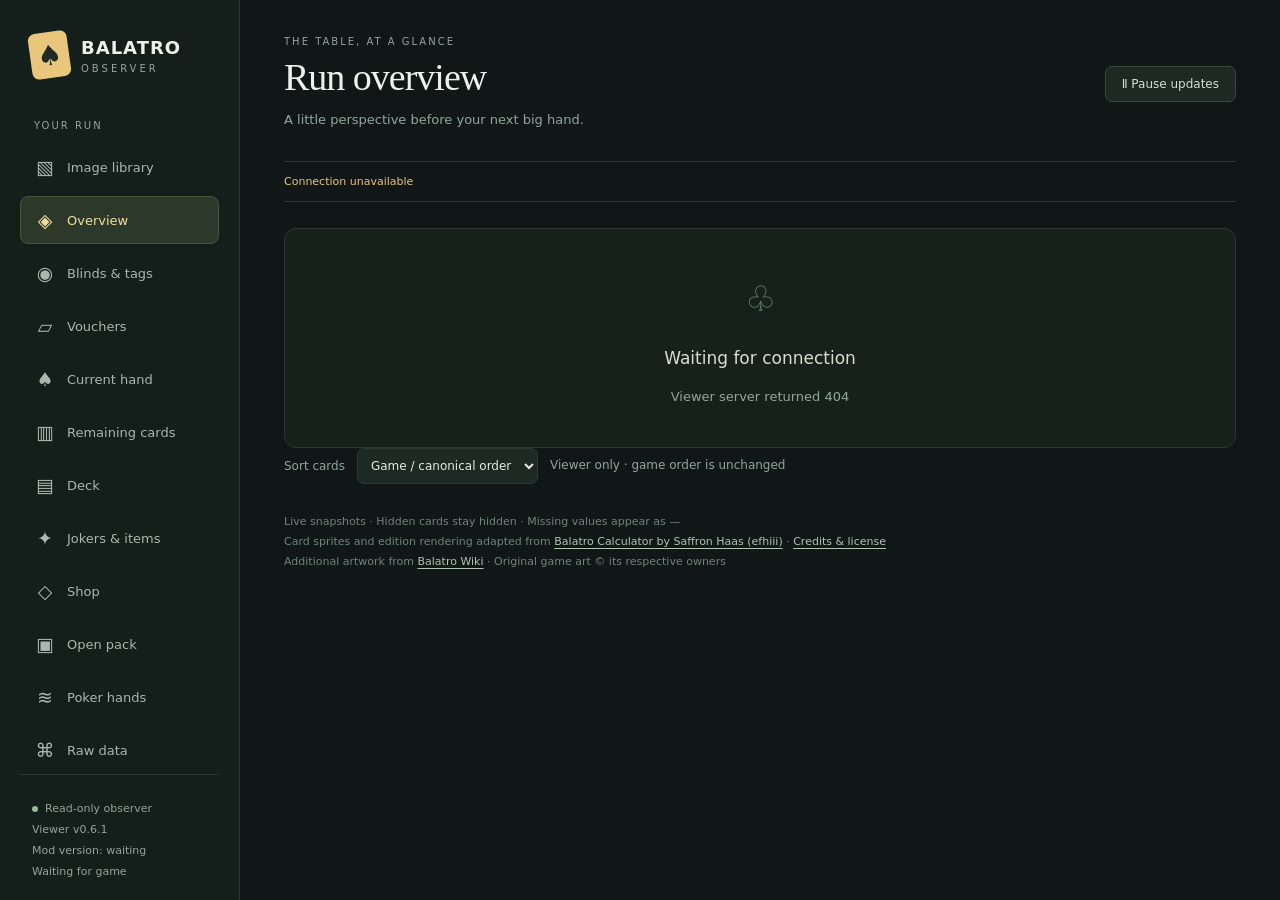
==== observer.html @ 082be4d7 "Release v0.6.1: fix joker values, booster proportions and remove demo vouchers" ====
<!doctype html>
<html lang="en">
<head>
<meta charset="utf-8"><meta name="viewport" content="width=device-width,initial-scale=1">
<title>Balatro Observer · v0.6.1</title>
<meta name="observer-version" content="0.6.1">
<style>
:root{color-scheme:dark;font-family:Inter,Segoe UI,system-ui,sans-serif;background:#101716;color:#edf1e9;--muted:#93a69b;--line:#2b3932;--gold:#e8c67c}
*{box-sizing:border-box}body{margin:0}button,input,select{font:inherit}button{cursor:pointer}button:focus-visible,summary:focus-visible{outline:2px solid var(--gold);outline-offset:4px}
.sidebar{position:fixed;inset:0 auto 0 0;width:240px;background:#141e1a;border-right:1px solid var(--line);padding:32px 20px;display:flex;flex-direction:column;z-index:2}
.brand{display:flex;align-items:center;gap:12px;margin:0 10px 42px}.logo{display:grid;place-items:center;width:39px;height:46px;background:var(--gold);color:#202a22;border-radius:7px;transform:rotate(-8deg);font-size:28px}.brand strong{font-size:18px;letter-spacing:1px}.brand small{display:block;color:var(--muted);font-size:10px;letter-spacing:3px;margin-top:5px}
.nav-label,.eyebrow{font-size:10px;letter-spacing:2px;text-transform:uppercase;color:var(--muted)}.nav-label{padding:0 14px;margin-bottom:12px}
nav{display:grid;gap:5px}nav button{display:flex;align-items:center;gap:12px;border:1px solid transparent;background:transparent;color:#a9b8af;text-align:left;padding:12px 14px;border-radius:8px;font-size:13px}
nav button:hover{background:#1e2d25;color:white}nav button[aria-current=page]{background:#2c392a;border-color:#47553a;color:#f3dca2}nav .icon{width:20px;font-size:19px;text-align:center}nav .count{margin-left:auto;font:11px ui-monospace,monospace;opacity:.7}
.sidebar-foot{margin-top:auto;padding:24px 12px 0;border-top:1px solid var(--line);font-size:11px;color:var(--muted);line-height:1.9}.dot{display:inline-block;width:6px;height:6px;border-radius:50%;background:#91bd91;margin-right:7px}
main{margin-left:240px;max-width:1740px;padding:36px 44px}
header{display:flex;justify-content:space-between;align-items:center;gap:20px;margin-bottom:30px}h1{font-family:Georgia,serif;font-size:38px;letter-spacing:-1px;font-weight:normal;margin:8px 0 10px}#description{font-size:13px;color:var(--muted);margin:0;line-height:1.7}
#pause{background:#1d2a23;color:#d6dfd5;border:1px solid #38493d;padding:10px 16px;border-radius:7px;font-size:12px;white-space:nowrap}
.statusbar{display:flex;justify-content:space-between;gap:12px;flex-wrap:wrap;border-top:1px solid var(--line);border-bottom:1px solid var(--line);padding:13px 0;margin-bottom:26px;font-size:11px;color:var(--muted)}
#status{color:#a9cfa8}#status[data-kind=bad]{color:#e8c67c}.meta{font:11px ui-monospace,monospace}
.stats{display:grid;grid-template-columns:repeat(auto-fit,minmax(130px,1fr));gap:12px;margin-bottom:24px}
.stat{background:linear-gradient(135deg,#1e2b23,#19231f);border:1px solid var(--line);border-radius:10px;padding:20px}.stat b{display:block;font-size:29px;font-weight:500;margin-top:12px;font-variant-numeric:tabular-nums}.stat:first-child b{color:var(--gold)}.stat span{color:var(--muted);font-size:11px}
.grid{display:grid;grid-template-columns:repeat(2,minmax(0,1fr));gap:20px}.wide{grid-column:1/-1}
.panel{background:#17211c;border:1px solid var(--line);border-radius:12px;padding:24px;min-width:0}
.panel-head{display:flex;align-items:center;justify-content:space-between;gap:12px;margin-bottom:22px}h2{font-weight:500;font-size:15px;margin:0}.pill{font:11px ui-monospace,monospace;color:var(--gold);background:#30372a;border:1px solid #444b34;padding:5px 9px;border-radius:20px}.hint{color:var(--muted);font-size:12px;line-height:1.8;margin:16px 0 0}
.cards{display:flex;gap:14px;flex-wrap:wrap;padding-top:5px}.card{position:relative;display:flex;flex-direction:column;gap:7px;background:linear-gradient(145deg,#f3eedf,#dcd8c9);color:#26332e;border-radius:9px;padding:12px;width:126px;min-height:174px;box-shadow:0 5px 0 #080d0b55,0 7px 18px #0002;border:2px solid #f4f0e2;overflow-wrap:anywhere}
.card.selected{border-color:var(--gold);box-shadow:0 0 0 2px #a98e4b,0 10px 22px #0004;transform:translateY(-5px)}.card.hidden{background:repeating-linear-gradient(45deg,#2a4e45,#2a4e45 5px,#224137 5px,#224137 10px);border-color:#668472;color:#dce8dc}
.card.special{background:linear-gradient(145deg,#344a3b,#23362c);border-color:#5e7560;color:#e7e9d2}
.corner{font-family:Georgia,serif;font-size:18px;font-weight:bold}.suit{font-family:Georgia,serif;font-size:47px;text-align:center;line-height:1.2;margin:3px 0}.card-name{font-size:12px;font-weight:600;line-height:1.45}.card small{font-size:10px;line-height:1.5;opacity:.8}.card .tags{margin-top:auto;font-size:9px;line-height:1.7}.red{color:#b34c4c}
.empty{display:flex;flex-direction:column;align-items:center;justify-content:center;min-height:170px;text-align:center;color:var(--muted);gap:12px;width:100%;font-size:13px;line-height:1.8}.empty-icon{font-family:Georgia,serif;font-size:35px;color:#617966}.empty strong{color:#d5ded1;font-size:17px;font-weight:500}
table{border-collapse:collapse;width:100%;font-size:13px}td,th{text-align:left;padding:13px 12px;border-bottom:1px solid var(--line);white-space:nowrap}th{font-size:10px;text-transform:uppercase;letter-spacing:1px;color:var(--muted);font-weight:500}td:nth-child(3){color:#8bb8d4}td:nth-child(4){color:#dc9090}tr:last-child td{border-bottom:0}
.scroll{overflow:auto}pre{white-space:pre-wrap;overflow-wrap:anywhere;font:12px/1.7 ui-monospace,monospace;color:#b7cdbb;max-height:70vh;overflow:auto}summary{cursor:pointer;font-size:13px}footer{color:#708579;font-size:11px;line-height:1.8;margin:28px 0}
[hidden]{display:none!important}.blind-name{font-family:Georgia,serif;font-size:28px;margin:10px 0 20px;color:var(--gold)}.blind-values{display:flex;gap:35px;color:#c1cfc2;font-size:13px}.blind-values small{display:block;color:var(--muted);font-size:10px;text-transform:uppercase;letter-spacing:1px;margin-bottom:7px}
@media(min-width:1400px){.card{width:138px;min-height:185px}}
@media(max-width:1000px){.sidebar{width:200px;padding:25px 12px}main{margin-left:200px;padding:28px 24px}.grid{grid-template-columns:1fr}}
@media(max-width:700px){.sidebar{position:static;width:auto;padding:18px;border-right:0;border-bottom:1px solid var(--line)}.brand{margin:0 0 20px}.nav-label{display:none}.sidebar-foot{margin-top:12px;padding:8px 0 0;display:flex;gap:8px;flex-wrap:wrap}.sidebar-foot br{display:none}nav{display:flex;overflow:auto;gap:6px;padding-bottom:4px}nav button{white-space:nowrap;padding:9px 12px}nav .count{display:none}main{margin:0;padding:24px 18px}h1{font-size:31px}header{align-items:flex-start}.panel{padding:18px}.cards{gap:10px}.card{width:calc(50% - 5px);max-width:150px}.stats{grid-template-columns:repeat(2,minmax(0,1fr))}}
.sortbar{display:flex;align-items:center;flex-wrap:wrap;gap:12px;margin-bottom:22px;font-size:12px;color:var(--muted)}.sortbar select{background:#1d2a23;color:#e8eadf;border:1px solid var(--line);padding:9px;border-radius:7px}.sortbar .hint{margin:0}.card.with-description{width:235px;max-width:100%;min-height:220px}.card .description{font-size:12px;line-height:1.65;opacity:1}.card .description-note{font-size:10px;color:#d8bd7d}

/* One row per suit, as in the game's deck viewer. Overflow stays inside the mat. */
.deck-mat{overflow-x:auto;padding:20px 12px 24px;background:radial-gradient(ellipse at top,#36524c,#223a34);border:1px solid #496158;border-radius:10px}
.deck-suit-row{display:flex;align-items:center;min-width:max-content;gap:12px;margin-bottom:8px}
.deck-suit-row:last-child{margin-bottom:0}
.deck-suit-label{width:40px;flex:none;text-align:center;color:#e5eadd}
.deck-suit-label b{display:block;font:27px Georgia,serif}.deck-suit-label small{font:11px ui-monospace,monospace;color:#b5c5b7}
.deck-fan{display:flex;align-items:center;min-height:154px;padding:10px 5px}
.deck-card{--ink:#243c38;position:relative;flex:0 0 96px;width:96px;height:140px;background:#faf9f2;color:var(--ink);border:1px solid #a9b5ae;border-radius:6px;box-shadow:0 4px 6px #0a171b55;transition:transform .15s;outline-offset:3px}
.deck-card+.deck-card{margin-left:-24px}
.deck-card:hover,.deck-card:focus-visible{transform:translateY(-12px);z-index:3;outline:2px solid var(--gold)}
.deck-card[data-suit=Hearts]{--ink:#ce3039}.deck-card[data-suit=Clubs]{--ink:#087fc0}.deck-card[data-suit=Diamonds]{--ink:#cf8000}
.deck-row-empty{color:#b2c5b7;font-size:12px;padding:30px 12px;min-height:154px;display:flex;align-items:center}
.deck-mat::-webkit-scrollbar{height:9px}.deck-mat::-webkit-scrollbar-thumb{background:#687f6b;border-radius:9px}
@media(prefers-reduced-motion:reduce){.deck-card{transition:none}}

/* Pixel sprites and edition compositing adapted from Balatro Calculator; see credits. */
.card-art{position:relative;isolation:isolate;flex:none;width:106.5px;height:142.5px;image-rendering:pixelated;filter:drop-shadow(0 3px 2px #0004)}
.sprite-layer,.art-face{position:absolute;inset:0;display:block;background-repeat:no-repeat;image-rendering:pixelated}
.art-face{z-index:0}.art-finish{z-index:1;mask-mode:alpha;mask-repeat:no-repeat}
.art-polychrome{mix-blend-mode:color}.art-negative{filter:invert(1) hue-rotate(180deg)}
.art-debuff{z-index:2}.art-seal{z-index:3;pointer-events:none}
.art-fallback{position:absolute;inset:0;display:grid;place-items:center;font:42px Georgia,serif;color:#344d48}
.card>.card-art{align-self:center;margin:0 0 6px}
.card.hidden{background:#233b3a}.card.special{background:linear-gradient(145deg,#344a3b,#23362c)}
.deck-card{height:128.45px;border:0;border-radius:0;background:transparent;box-shadow:none}
.deck-card>.card-art{width:96px;height:128.45px}
.deck-fan,.deck-row-empty{min-height:145px}
footer a{color:#afc5b1;text-underline-offset:3px}
@media(max-width:700px){.card>.card-art{width:99.4px;height:133px}}
.wiki-card{width:100%;height:100%;object-fit:fill;image-rendering:pixelated}.blind-art{width:84px;height:84px;object-fit:contain;image-rendering:pixelated;float:right;margin:0 0 15px 20px}.stake-art{display:inline-block;width:30px;height:30px;object-fit:contain;vertical-align:middle;margin-left:10px;image-rendering:pixelated}.wiki-gallery{display:grid;grid-template-columns:repeat(auto-fill,minmax(120px,1fr));gap:16px}.wiki-tile{display:flex;flex-direction:column;align-items:center;gap:12px;padding:16px 8px;border:1px solid var(--line);border-radius:9px;background:#1e2b23;color:#e4e7d9;text-decoration:none;text-align:center;font-size:12px}.wiki-tile:hover{border-color:var(--gold)}.wiki-reference{width:100%;height:142px;object-fit:contain;image-rendering:pixelated}.sortbar input{flex:1;min-width:160px;background:#1d2a23;border:1px solid var(--line);border-radius:7px;color:#edf1e9;padding:10px}
.card>.booster-art{height:auto;aspect-ratio:114/186}.card.booster-card{min-height:230px}.booster-art .wiki-card{object-fit:contain}
</style></head>
<body>
<aside class="sidebar"><div class="brand"><span class="logo">♠</span><div><strong>BALATRO</strong><small>OBSERVER</small></div></div>
<div class="nav-label">Your run</div><nav aria-label="Observer sections" id="nav"></nav>
<div class="sidebar-foot"><span class="dot"></span>Read-only observer<br><span id="viewer-version">Viewer v0.6.1</span><br><span id="mod-version">Mod: waiting for snapshot</span><br><span id="version-note"></span></div></aside>
<main><header><div><div class="eyebrow">The table, at a glance</div><h1 id="title">Run overview</h1><p id="description"></p></div><button id="pause">Ⅱ Pause updates</button></header>
<div class="statusbar"><span id="status" role="status">Connecting to observer…</span><span id="meta" class="meta"></span></div>
<div id="waiting" class="panel"><div class="empty"><span class="empty-icon">♧</span><strong id="waiting-title">Waiting for the table</strong><span id="waiting-text">Your run will appear here when the observer sends a fresh snapshot.</span></div></div>
<div class="sortbar"><label for="sort">Sort cards</label><select id="sort"><option value="original">Game / canonical order</option><option value="rank-desc">Rank: high to low</option><option value="rank-asc">Rank: low to high</option><option value="suit">Suit, then rank</option><option value="name">Name</option></select><span class="hint">Viewer only · game order is unchanged</span></div>
<div id="content" hidden><div id="stats" class="stats"></div><div id="panels" class="grid"></div></div>
<div id="raw-view" hidden><details class="panel" open><summary>Latest raw snapshot</summary><pre id="raw">Waiting for data.</pre></details><p id="source" class="hint"></p></div>
<footer>Live snapshots · Hidden cards stay hidden · Missing values appear as —<br>Card sprites and edition rendering adapted from <a href="https://efhiii.github.io/balatro-calculator/" target="_blank" rel="noopener noreferrer">Balatro Calculator by Saffron Haas (efhiii)</a> · <a href="/credits" target="_blank" rel="noopener">Credits &amp; license</a><br>Additional artwork from <a href="https://balatrowiki.org/" target="_blank" rel="noopener noreferrer">Balatro Wiki</a> · Original game art © its respective owners</footer></main>
<script src="/assets/wiki-art.js"></script>
<script>
const $=id=>document.getElementById(id);
const viewerVersion=document.querySelector('meta[name=observer-version]').content;
// Snapshot metadata identifies the mod loaded by Balatro, even before a restart.
function showVersion(s,stale){
 const version=s?.mod_version;
 $('mod-version').textContent=version?'Mod v'+version+(stale?' (last snapshot)':''):'Mod version: '+(s?'unreported':'waiting');
 $('version-note').textContent=!s?'Waiting for game':!version?'Restart Balatro to load v'+viewerVersion:version!==viewerVersion?'Version mismatch — restart Balatro':stale?'Waiting for fresh export':'Versions match';
}

const sections={
 reference:['▧','Image library','Balatro image library','Reference artwork from Balatro Wiki. This catalog does not describe your current run.'],
 overview:['◈','Overview','Run overview','A little perspective before your next big hand.'],
 blinds:['◉','Blinds & tags','Blinds & skip tags','Current-ante blind choices, the next blind, the boss, and visible skip rewards.'],
 vouchers:['▱','Vouchers','Redeemed vouchers','Vouchers acquired in this run, including any starting deck vouchers.'],
 hand:['♠','Current hand','Current hand','Your cards on the table. Gold outlines mark selected cards.'],
 remaining:['▥','Remaining cards','Remaining cards','The public unplayed deck view. Includes cards kept ambiguous by face-down effects; never draw order.'],
 deck:['▤','Deck','Your deck','Full deck composition in suit rows, Ace to 2. This is not the draw pile or its order.'],
 inventory:['✦','Jokers & items','Jokers & consumables','The supporting cast of your run.'],
 shop:['◇','Shop','The shop','Cards, vouchers, and boosters available in the current shop.'],
 pack:['▣','Open pack','Inside the pack','Visible choices from your currently opened pack.'],
 poker:['≋','Poker hands','Poker hands','Hand levels, scoring values, and play counts.'],
 raw:['⌘','Raw data','Under the hood','The latest snapshot, exactly as the observer exports it.']
};
let lastShop=null,shopSession=null;
let active='overview',paused=false,busy=false,snapshot=null,usable=false,lastBody='';
function el(tag,text,cls){const e=document.createElement(tag);if(text!==undefined)e.textContent=text;if(cls)e.className=cls;return e;}
const value=v=>v===undefined||v===null?'—':String(v);
const pretty=v=>v?String(v).replace(/^(?:bl|tag|[a-z])_/, '').replaceAll('_',' ').replace(/\b\w/g,c=>c.toUpperCase()):'Unknown card';
function status(text,bad=false){$('status').textContent=text;$('status').dataset.kind=bad?'bad':'ok';}
for(const [id,[icon,label]] of Object.entries(sections)){const b=el('button');b.id='nav-'+id;b.append(el('span',icon,'icon'),el('span',label),el('span','','count'));b.onclick=()=>{active=id;try{sessionStorage.setItem('observer-section',id);}catch{}select();render();};$('nav').append(b);}
try{const saved=sessionStorage.getItem('observer-section');if(sections[saved])active=saved;}catch{}
function select(){for(const id of Object.keys(sections)){const b=$('nav-'+id);if(id===active)b.setAttribute('aria-current','page');else b.removeAttribute('aria-current');}
$('title').textContent=sections[active][2];$('description').textContent=sections[active][3];
document.querySelector('.sortbar').hidden=['deck','remaining','raw','reference'].includes(active);
$('raw-view').hidden=active!=='raw';$('content').hidden=active==='raw'||(!usable&&active!=='reference');$('waiting').hidden=active==='raw'||active==='reference'||usable;}
function panel(title,badge,wide=true){const p=el('section',undefined,'panel'+(wide?' wide':'')),head=el('div',undefined,'panel-head');head.append(el('h2',title));if(badge!==undefined)head.append(el('span',badge,'pill'));p.append(head);$('panels').append(p);return p;}
function empty(p,title,detail,icon='♧'){const e=el('div',undefined,'empty');e.append(el('span',icon,'empty-icon'),el('strong',title),el('span',detail));p.append(e);}
function stat(label,v){const box=el('div',undefined,'stat');box.append(el('span',label),el('b',value(v)));$('stats').append(box);}
let sortMode='original';
try{sortMode=localStorage.getItem('observer-sort')||'original';}catch{}
if(!['original','rank-desc','rank-asc','suit','name'].includes(sortMode))sortMode='original';
$('sort').value=sortMode;
$('sort').onchange=()=>{sortMode=$('sort').value;try{localStorage.setItem('observer-sort',sortMode);}catch{}render();};
function sortedCards(list){
 if(sortMode==='original')return list;
 const rank=c=>({Ace:14,King:13,Queen:12,Jack:11}[c.rank]||Number(c.rank)||0);
 const suits={Spades:0,Hearts:1,Clubs:2,Diamonds:3};
 const ordered=list.filter(c=>c.visible!==false).map((c,i)=>({c,i})).sort((a,b)=>{
  let order=0;
  if(sortMode==='rank-desc')order=rank(b.c)-rank(a.c);
  if(sortMode==='rank-asc')order=rank(a.c)-rank(b.c);
  if(sortMode==='suit')order=(suits[a.c.suit]??4)-(suits[b.c.suit]??4)||rank(b.c)-rank(a.c);
  if(sortMode==='name')order=(a.c.name||a.c.key||a.c.rank||'').localeCompare(b.c.name||b.c.key||b.c.rank||'');
  return order||a.i-b.i;
 }).map(x=>x.c);
 let i=0;return list.map(c=>c.visible===false?c:ordered[i++]);
}
// Adapted from efhiii/balatro-calculator (MIT): enhancement → face → edition → seal.
// Atlas coordinates are local constants; snapshot data never becomes a URL or CSS string.
const JOKER_SPRITES={"j_joker":{"x":0,"y":0},"j_greedy_joker":{"x":6,"y":1},"j_lusty_joker":{"x":7,"y":1},"j_wrathful_joker":{"x":8,"y":1},"j_gluttenous_joker":{"x":9,"y":1},"j_jolly":{"x":2,"y":0},"j_zany":{"x":3,"y":0},"j_mad":{"x":4,"y":0},"j_crazy":{"x":5,"y":0},"j_droll":{"x":6,"y":0},"j_sly":{"x":0,"y":14},"j_wily":{"x":1,"y":14},"j_clever":{"x":2,"y":14},"j_devious":{"x":3,"y":14},"j_crafty":{"x":4,"y":14},"j_half":{"x":7,"y":0},"j_stencil":{"x":2,"y":5},"j_four_fingers":{"x":6,"y":6},"j_mime":{"x":4,"y":1},"j_credit_card":{"x":5,"y":1},"j_ceremonial":{"x":5,"y":5},"j_banner":{"x":1,"y":2},"j_mystic_summit":{"x":2,"y":2},"j_marble":{"x":3,"y":2},"j_loyalty_card":{"x":4,"y":2},"j_8_ball":{"x":0,"y":5},"j_misprint":{"x":6,"y":2},"j_dusk":{"x":4,"y":7},"j_raised_fist":{"x":8,"y":2},"j_chaos":{"x":1,"y":0},"j_fibonacci":{"x":1,"y":5},"j_steel_joker":{"x":7,"y":2},"j_scary_face":{"x":2,"y":3},"j_abstract":{"x":3,"y":3},"j_delayed_grat":{"x":4,"y":3},"j_hack":{"x":5,"y":2},"j_pareidolia":{"x":6,"y":3},"j_gros_michel":{"x":7,"y":6},"j_even_steven":{"x":8,"y":3},"j_odd_todd":{"x":9,"y":3},"j_scholar":{"x":0,"y":4},"j_business":{"x":1,"y":4},"j_supernova":{"x":2,"y":4},"j_ride_the_bus":{"x":1,"y":6},"j_space":{"x":3,"y":5},"j_egg":{"x":0,"y":10},"j_burglar":{"x":1,"y":10},"j_blackboard":{"x":2,"y":10},"j_runner":{"x":3,"y":10},"j_ice_cream":{"x":4,"y":10},"j_dna":{"x":5,"y":10},"j_splash":{"x":6,"y":10},"j_blue_joker":{"x":7,"y":10},"j_sixth_sense":{"x":8,"y":10},"j_constellation":{"x":9,"y":10},"j_hiker":{"x":0,"y":11},"j_faceless":{"x":1,"y":11},"j_green_joker":{"x":2,"y":11},"j_superposition":{"x":3,"y":11},"j_todo_list":{"x":4,"y":11},"j_cavendish":{"x":5,"y":11},"j_card_sharp":{"x":6,"y":11},"j_red_card":{"x":7,"y":11},"j_madness":{"x":8,"y":11},"j_square":{"x":9,"y":11},"j_seance":{"x":0,"y":12},"j_riff_raff":{"x":1,"y":12},"j_vampire":{"x":2,"y":12},"j_shortcut":{"x":3,"y":12},"j_hologram":{"x":4,"y":12,"soul":[2,9]},"j_vagabond":{"x":5,"y":12},"j_baron":{"x":6,"y":12},"j_cloud_9":{"x":7,"y":12},"j_rocket":{"x":8,"y":12},"j_obelisk":{"x":9,"y":12},"j_midas_mask":{"x":0,"y":13},"j_luchador":{"x":1,"y":13},"j_photograph":{"x":2,"y":13},"j_gift":{"x":3,"y":13},"j_turtle_bean":{"x":4,"y":13},"j_erosion":{"x":5,"y":13},"j_reserved_parking":{"x":6,"y":13},"j_mail":{"x":7,"y":13},"j_to_the_moon":{"x":8,"y":13},"j_hallucination":{"x":9,"y":13},"j_fortune_teller":{"x":7,"y":5},"j_juggler":{"x":0,"y":1},"j_drunkard":{"x":1,"y":1},"j_stone":{"x":9,"y":0},"j_golden":{"x":9,"y":2},"j_lucky_cat":{"x":5,"y":14},"j_baseball":{"x":6,"y":14},"j_bull":{"x":7,"y":14},"j_diet_cola":{"x":8,"y":14},"j_trading":{"x":9,"y":14},"j_flash":{"x":0,"y":15},"j_popcorn":{"x":1,"y":15},"j_trousers":{"x":4,"y":15},"j_ancient":{"x":7,"y":15},"j_ramen":{"x":2,"y":15},"j_walkie_talkie":{"x":8,"y":15},"j_selzer":{"x":3,"y":15},"j_castle":{"x":9,"y":15},"j_smiley":{"x":6,"y":15},"j_campfire":{"x":5,"y":15},"j_ticket":{"x":5,"y":3},"j_mr_bones":{"x":3,"y":4},"j_acrobat":{"x":2,"y":1},"j_sock_and_buskin":{"x":3,"y":1},"j_swashbuckler":{"x":9,"y":5},"j_troubadour":{"x":0,"y":2},"j_certificate":{"x":8,"y":8},"j_smeared":{"x":4,"y":6},"j_throwback":{"x":5,"y":7},"j_hanging_chad":{"x":9,"y":6},"j_rough_gem":{"x":9,"y":7},"j_bloodstone":{"x":0,"y":8},"j_arrowhead":{"x":1,"y":8},"j_onyx_agate":{"x":2,"y":8},"j_glass":{"x":1,"y":3},"j_ring_master":{"x":6,"y":5},"j_flower_pot":{"x":0,"y":6},"j_blueprint":{"x":0,"y":3},"j_wee":{"x":0,"y":0},"j_merry_andy":{"x":8,"y":0},"j_oops":{"x":5,"y":6},"j_idol":{"x":6,"y":7},"j_seeing_double":{"x":4,"y":4},"j_matador":{"x":4,"y":5},"j_hit_the_road":{"x":8,"y":5},"j_duo":{"x":5,"y":4},"j_trio":{"x":6,"y":4},"j_family":{"x":7,"y":4},"j_order":{"x":8,"y":4},"j_tribe":{"x":9,"y":4},"j_stuntman":{"x":8,"y":6},"j_invisible":{"x":1,"y":7},"j_brainstorm":{"x":7,"y":7},"j_satellite":{"x":8,"y":7},"j_shoot_the_moon":{"x":2,"y":6},"j_drivers_license":{"x":0,"y":7},"j_cartomancer":{"x":7,"y":3},"j_astronomer":{"x":2,"y":7},"j_burnt":{"x":3,"y":7},"j_bootstraps":{"x":9,"y":8},"j_Canio":{"x":3,"y":8,"soul":[3,9]},"j_triboulet":{"x":4,"y":8,"soul":[4,9]},"j_yorick":{"x":5,"y":8,"soul":[5,9]},"j_chicot":{"x":6,"y":8,"soul":[6,9]},"j_perkeo":{"x":7,"y":8,"soul":[7,9]}};
const ENHANCEMENTS={m_bonus:[1,1],m_mult:[2,1],m_wild:[3,1],m_lucky:[4,1],m_glass:[5,1],m_steel:[6,1],m_stone:[5,0],m_gold:[6,0]};
const SEALS={Gold:[2,0],Purple:[4,4],Red:[5,4],Blue:[6,4]};
const EDITIONS={foil:1,holo:2,polychrome:3};
const SHEETS={deck:['8BitDeck_opt2.png',13,4],enhancement:['Enhancers.png',7,5],edition:['Editions.png',5,1],joker:['Jokers.png',10,16]};
function atlasLayer(sheet,x,y,cls){
 const [name,cols,rows]=SHEETS[sheet],e=el('span',undefined,'sprite-layer '+cls);
 e.style.backgroundImage='url("/assets/'+name+'")';
 e.style.backgroundSize=(cols*100)+'% '+(rows*100)+'%';
 e.style.backgroundPosition=(cols>1?100*x/(cols-1):0)+'% '+(rows>1?100*y/(rows-1):0)+'%';
 e.dataset.tile=sheet+':'+x+','+y;return e;
}
function wikiImage(file,label,cls='wiki-icon'){
 const img=el('img',undefined,cls);img.src='/'+file;img.alt=label;img.loading='lazy';return img;
}
function namedArt(name){return WIKI_ART.find(a=>a.name.toLowerCase()===String(name||'').toLowerCase());}
function blindArt(p,b){const file=WIKI_KEYS[b?.key]||namedArt(b?.name)?.file;if(file)p.append(wikiImage(file,b.name||pretty(b.key),'blind-art'));}
function referenceLibrary(){
 if(document.querySelector('.wiki-gallery'))return;
 $('stats').replaceChildren();$('panels').replaceChildren();
 const p=panel('From Balatro Wiki',WIKI_ART.length+' images');
 const controls=el('div',undefined,'sortbar'),search=el('input'),filter=el('select');
 search.type='search';search.placeholder='Find a card, voucher, stake or blind';search.setAttribute('aria-label','Search image library');
 for(const name of ['All','Tarot_cards','Planet_cards','Spectral_cards','Vouchers','Stakes','Blinds_and_Antes','Booster_Packs']){const option=el('option',name.replaceAll('_',' '));option.value=name;filter.append(option);}
 filter.setAttribute('aria-label','Filter wiki page');controls.append(search,filter);p.append(controls);
 const grid=el('div',undefined,'wiki-gallery');p.append(grid);
 const show=()=>{grid.replaceChildren();for(const item of WIKI_ART.filter(a=>(filter.value==='All'||a.pages.includes(filter.value))&&a.name.toLowerCase().includes(search.value.toLowerCase()))){
  const tile=el('a',undefined,'wiki-tile');tile.href='https://balatrowiki.org/w/'+encodeURIComponent(item.name.replaceAll(' ','_'));tile.target='_blank';tile.rel='noopener noreferrer';tile.append(wikiImage(item.file,item.name,'wiki-reference'),el('span',item.name));grid.append(tile);
 }if(!grid.children.length)grid.append(el('p','No matching images.','hint'));};search.oninput=show;filter.onchange=show;show();$('stats').hidden=true;
}
function cardArtwork(c){
 const art=el('div',undefined,'card-art');art.setAttribute('aria-hidden','true');
 if(c.visible===false){art.append(atlasLayer('enhancement',0,2,'art-back'));return art;}
 if(c.set==='Booster'&&WIKI_KEYS[c.key])art.classList.add('booster-art');
 const rank=deckRank(c),suitRow={Hearts:0,Clubs:1,Diamonds:2,Spades:3}[c.suit];
 const joker=JOKER_SPRITES[c.key],enhancement=ENHANCEMENTS[c.key]||[1,0];
 const face=el('span',undefined,'art-face');
 let maskSheet='enhancement',maskX=1,maskY=0;
 const wikiFile=WIKI_KEYS[c.key];
 if(wikiFile&&!c.rank){face.append(wikiImage(wikiFile,c.name||pretty(c.key),'wiki-card'));}
 else if(joker&&c.set==='Joker'){
  face.append(atlasLayer('joker',joker.x,joker.y,'art-joker'));
  if(joker.soul)face.append(atlasLayer('joker',...joker.soul,'art-soul'));
  maskSheet='joker';maskX=joker.x;maskY=joker.y;
 }else if(c.key==='m_stone'||(rank>=2&&rank<=14&&suitRow!==undefined)){
  face.append(atlasLayer('enhancement',...enhancement,'art-enhancement'));
  if(c.key!=='m_stone')face.append(atlasLayer('deck',rank-2,suitRow,'art-rank'));
 }else{
  face.append(atlasLayer('enhancement',1,0,'art-enhancement'));
  face.append(el('span',c.set==='Joker'?'✦':'◇','art-fallback'));
 }
 if(c.edition?.negative){face.classList.add('art-negative');art.dataset.negative='true';}
 art.append(face);
 const addFinish=(x,cls)=>{
  const layer=atlasLayer('edition',x,0,'art-finish '+cls);
  const [name,cols,rows]=SHEETS[maskSheet];
  layer.style.maskImage='url("'+(wikiFile?'/'+wikiFile:'/assets/'+name)+'")';
  layer.style.maskSize=wikiFile?'100% 100%':(cols*100)+'% '+(rows*100)+'%';
  layer.style.maskPosition=wikiFile?'center':(100*maskX/(cols-1))+'% '+(100*maskY/(rows-1))+'%';
  art.append(layer);
 };
 for(const [edition,x] of Object.entries(EDITIONS))if(c.edition?.[edition])addFinish(x,'art-'+edition);
 if(c.debuff)addFinish(4,'art-debuff');
 // Keep the seal above the edition layer: it must not disappear or inherit its tint.
 if(SEALS[c.seal]){const stamp=atlasLayer('enhancement',...SEALS[c.seal],'art-seal');stamp.dataset.seal=c.seal;art.append(stamp);}
 return art;
}
function cards(title,area,wide=true){
 const list=area?.cards||[],p=panel(title,list.length+(area?.capacity!==undefined?' / '+area.capacity:' cards'),wide);
 if(!list.length){empty(p,'Nothing here yet','Cards will appear automatically when this area is populated.');return;}
 const row=el('div',undefined,'cards');p.append(row);
 for(const c of sortedCards(list)){const hidden=c.visible===false;
 const box=el('div',undefined,'card'+(hidden?' hidden':!c.rank?' special':'')+(c.selected?' selected':''));row.append(box);
 if(!hidden&&c.set==='Booster')box.classList.add('booster-card');
 box.append(cardArtwork(c));
 if(hidden){box.append(el('strong','Face down','card-name'),el('small','Slot '+value(c.slot)));continue;}
 box.append(el('strong',c.rank?c.rank+' '+value(c.suit):c.name||WIKI_ART.find(a=>a.file===WIKI_KEYS[c.key])?.name||pretty(c.key),'card-name'));
 if(c.rank&&c.key&&c.key!=='c_base')box.append(el('small',pretty(c.key)));
 if(c.description){box.classList.add('with-description');box.append(el('p',c.description,'description'));if(c.description_complete===false)box.append(el('small','? = dynamic value not exported','description-note'));}
 else if(c.set==='Joker')box.append(el('small','Description not available in this snapshot.'));
 if(c.slot!==undefined)box.append(el('small','Game slot '+c.slot));
 box.title=c.key||[c.rank,c.suit].filter(Boolean).join(' ');
 const labels=[];if(c.selected)labels.push('Selected');if(c.debuff)labels.push('Debuffed');if(c.seal)labels.push(c.seal+' seal');
 for(const [k,v] of Object.entries(c.edition||{}))if(v)labels.push(pretty(k));
 for(const [k,v] of Object.entries(c.stickers||{}))if(v!==false&&v!=null)labels.push(v===true?pretty(k):pretty(k)+': '+v);
 if(labels.length)box.append(el('small',labels.join(' · '),'tags'));
 }}
const deckSuits=['Spades','Hearts','Clubs','Diamonds'];
const deckSymbols={Spades:'♠',Hearts:'♥',Clubs:'♣',Diamonds:'♦'};
const deckRank=c=>({Ace:14,King:13,Queen:12,Jack:11}[c.rank]||Number(c.rank)||0);
function deckCard(c){
 const hidden=c.visible===false,e=el('div',undefined,'deck-card');
 e.tabIndex=0;e.dataset.rank=hidden?'':value(c.rank);e.dataset.suit=hidden?'':value(c.suit);
 const traits=[];
 if(!hidden){
  if(c.key&&c.key!=='c_base')traits.push(pretty(c.key));
  if(c.seal)traits.push(c.seal+' seal');
  for(const [k,v] of Object.entries(c.edition||{}))if(v)traits.push(pretty(k));
 }
 const label=hidden?'Face down':(c.rank?c.rank+' of '+value(c.suit):pretty(c.key))+(traits.length?' · '+traits.join(' · '):'');
 e.title=label;e.setAttribute('aria-label',label);e.append(cardArtwork(c));
 return e;
}
function deckRows(title,list){
 const p=panel(title,list.length+' cards');
 p.append(el('p','Spades · Hearts · Clubs · Diamonds — Ace to 2. Hover or focus a card for its details.','hint'));
 const mat=el('div',undefined,'deck-mat');mat.style.marginTop='18px';mat.tabIndex=0;mat.setAttribute('aria-label',title+' by suit; scroll horizontally to see all cards');p.append(mat);
 const groups=deckSuits.map(suit=>[suit,list.filter(c=>c.visible!==false&&c.suit===suit)]);
 const other=list.filter(c=>c.visible===false||!deckSuits.includes(c.suit));if(other.length)groups.push(['Other',other]);
 for(const [suit,group] of groups){
 const row=el('section',undefined,'deck-suit-row');row.dataset.suit=suit;row.setAttribute('aria-label',suit+' · '+group.length+' cards');
 const label=el('div',undefined,'deck-suit-label');label.append(el('b',deckSymbols[suit]||'◇'),el('small',group.length));label.title=suit;row.append(label);
 const fan=el('div',undefined,'deck-fan');row.append(fan);mat.append(row);
 // Stable rank ordering retains every duplicate and never mutates the export.
 const ordered=group.map((c,i)=>({c,i})).sort((a,b)=>deckRank(b.c)-deckRank(a.c)||a.i-b.i);
 for(const {c} of ordered)fan.append(deckCard(c));
 if(!group.length)fan.append(el('span','No cards in '+suit.toLowerCase(),'deck-row-empty'));
 }
}
function blindPanels(s){
 const info=s.blinds;
 if(!info){empty(panel('Blinds & skip tags'),'Waiting for blind information','Restart Balatro with the latest observer to export the current ante.');return;}
 stat('Next blind',info.next?.name||info.next?.key);stat('Boss blind',info.boss?.name||info.boss?.key);
 for(const b of info.choices||[]){
  const p=panel(b.slot+' blind',b.status||'Unknown',false);
  blindArt(p,b);p.append(el('div',b.name||pretty(b.key),'blind-name'));
  if(b.description)p.append(el('p',b.description,'hint'));
  if(b.mult!==undefined)p.append(el('p','Base score multiplier: ×'+b.mult,'hint'));
  if(b.dollars!==undefined)p.append(el('p','Base reward: $'+b.dollars,'hint'));
  if(b.skip_tag)p.append(el('p','Skip tag: '+(b.skip_tag.name||pretty(b.skip_tag.key)),'hint'));
 }
}
function render(){
 select();if(active==='reference'){referenceLibrary();return;}if(!snapshot||!usable||active==='raw')return;
 const s=snapshot;$('stats').replaceChildren();$('panels').replaceChildren();
 if(active==='overview'){
 for(const [l,v] of [['Money',s.run?.dollars===undefined?undefined:'$'+s.run.dollars],['Ante',s.round?.ante],['Round',s.run?.round],['Score',s.run?.chips],['Hands left',s.round?.hands_left],['Discards left',s.round?.discards_left]])stat(l,v);
 const p=panel('Current blind',s.blind?.disabled?'Disabled':pretty(s.phase));
 blindArt(p,s.blind);p.append(el('div',s.blind?.name||'No active blind','blind-name'));
 if(s.blind?.loc_debuff_text)p.append(el('p',s.blind.loc_debuff_text,'hint'));
 if(s.blind?.disabled)p.append(el('p','Boss effect disabled','hint'));
 const row=el('div',undefined,'blind-values');for(const [l,v] of [['Target score',s.blind?.chips],['Reward',s.blind?.dollars===undefined?undefined:'$'+s.blind.dollars],['Stake',s.run?.stake]]){const x=el('div');x.append(el('small',l),el('span',value(v)));row.append(x);}const stake=['White','Red','Green','Black','Blue','Purple','Orange','Gold'][s.run?.stake-1];const stakeFile=namedArt(stake+' stake');if(stakeFile)row.lastChild.append(wikiImage(stakeFile.file,stake+' stake','stake-art'));p.append(row);
 cards('Current hand',s.hand);cards('Jokers',s.jokers,false);cards('Consumables',s.consumables,false);
 }else if(active==='blinds'){blindPanels(s);
 }else if(active==='vouchers'){if(s.vouchers)cards('Redeemed vouchers',{cards:s.vouchers});else empty(panel('Redeemed vouchers'),'Waiting for voucher information','Restart Balatro with the latest observer.');
 }else if(active==='hand'){
 stat('Cards in hand',s.hand?.cards?.length);stat('Hand capacity',s.hand?.capacity);stat('Selected',s.hand?.cards?.filter(c=>c.selected).length);stat('Hands left',s.round?.hands_left);stat('Discards left',s.round?.discards_left);cards('Current hand',s.hand);
 }else if(active==='remaining'){stat('Draw pile count',s.deck?.draw_count);stat('Visible possible remaining',s.deck?.remaining_cards?.length);if(s.deck?.remaining_cards)deckRows('Remaining cards',s.deck.remaining_cards);else empty(panel('Remaining cards'),'Waiting for remaining deck data','Restart Balatro with the latest mod.');
 }else if(active==='deck'){
 stat('Full deck',s.deck?.cards?.length);stat('Draw pile',s.deck?.draw_count);stat('Discard pile',s.deck?.discard_count);
 deckRows('Full deck',s.deck?.cards||[]);
 }else if(active==='inventory'){cards('Jokers',s.jokers);cards('Consumables',s.consumables);}
 else if(active==='shop'){
 const shop=s.shop||lastShop?.shop;
 if(!s.shop){const note=panel('Last observed shop','!');note.append(el('p',shop?'Shop cannot be accessed at this moment. Showing the last observed inventory from '+new Date(lastShop.observed_at*1000).toLocaleTimeString()+'. Prices and availability may have changed.':'Shop cannot be accessed at this moment. No shop has been observed in this session yet.','hint'));}
 if(shop){if(s.shop)stat('Money',s.run?.dollars===undefined?undefined:'$'+s.run.dollars);stat(s.shop?'Reroll cost':'Last reroll cost',shop.reroll_cost===undefined?undefined:'$'+shop.reroll_cost);cards(s.shop?'Cards for sale':'Last seen cards',shop.cards);cards('Vouchers',shop.vouchers,false);cards('Booster packs',shop.boosters,false);}
 }
 else if(active==='pack'){if(s.pack){stat('Picks remaining',s.pack.choices_left);cards('Pack choices',s.pack.cards);}else empty(panel('Open pack'),'No pack open','Open a booster pack to inspect its visible choices.','▣');}
 else if(active==='poker'){
 const p=panel('Hand levels'),wrap=el('div',undefined,'scroll'),t=el('table'),head=el('thead'),hr=el('tr'),body=el('tbody');
 for(const x of ['Hand','Level','Chips','Mult','Played','This round']){const th=el('th',x);th.scope='col';hr.append(th);}head.append(hr);t.append(head,body);
 for(const [name,h] of Object.entries(s.poker_hands||{})){const tr=el('tr');for(const x of [name,h.level,h.chips,h.mult,h.played,h.played_this_round])tr.append(el('td',value(x)));body.append(tr);}wrap.append(t);p.append(wrap);
 }
 $('stats').hidden=!$('stats').children.length;
}
function counts(s){for(const [id,n] of Object.entries({hand:s?.hand?.cards?.length,deck:s?.deck?.cards?.length,inventory:s?.jokers?.cards?.length,shop:s?.shop?.cards?.cards?.length,pack:s?.pack?.cards?.cards?.length})){$('nav-'+id).querySelector('.count').textContent=usable?value(n):'';}}
async function tick(){
 if(paused||busy)return;busy=true;
 try{
 if(location.protocol==='file:')throw new Error('Run node viewer-server.js and open http://127.0.0.1:8765 for live updates.');
 const r=await fetch('/state',{cache:'no-store',signal:AbortSignal.timeout(2000)});if(!r.ok)throw new Error('Viewer server returned '+r.status);
 const {state:s,stale,directory}=await r.json();if(paused)return;
 // Keep the display stable during animations; raw data always shows the newest record.
 // A new game session must never inherit the previous session's preview.
 const previous=snapshot;
 if(s&&s.session!==shopSession){lastShop=null;shopSession=s.session;}
 if(s?.available&&s.shop)lastShop={shop:s.shop,observed_at:s.observed_at};
 if(s&&snapshot&&s.session!==snapshot.session)snapshot=null;
 if(s?.available)snapshot=s;
 usable=!!snapshot;
 $('meta').textContent=s?'#'+s.sequence+' · '+new Date(s.observed_at*1000).toLocaleTimeString():'200 ms refresh';
 $('source').textContent='Source: '+directory+(s?' · Session '+s.session:'');
 $('raw').textContent=s?JSON.stringify(s,null,2):'No valid snapshots found.';
 counts(snapshot);showVersion(s,stale);
 if(s?.available&&!stale)status('● Live · '+pretty(s.phase)+' · 200 ms refresh');
 else if(snapshot)status('Last preview · '+new Date(snapshot.observed_at*1000).toLocaleTimeString()+' · '+(stale?'waiting for fresh export':'updating when ready'),true);
 else{status('Waiting for observer',true);$('waiting-title').textContent='Waiting for the table';$('waiting-text').textContent='Your first available snapshot will appear here automatically.';}
 const {sequence,observed_at,...body}=snapshot||{};const next=JSON.stringify(body);
 if(next!==lastBody||!previous!==!snapshot){render();lastBody=next;}else select();
 }catch(e){if(!paused){usable=!!snapshot;counts(snapshot);showVersion(snapshot,true);status(snapshot?'Connection interrupted · keeping last preview':'Connection unavailable',true);$('waiting-title').textContent='Waiting for connection';$('waiting-text').textContent=e.message;select();}}
 finally{busy=false;}
}
$('pause').onclick=()=>{paused=!paused;$('pause').textContent=paused?'▶ Resume updates':'Ⅱ Pause updates';if(paused)status('Updates paused · frozen snapshot',true);else tick();};
select();tick();setInterval(tick,200);
</script></body></html>
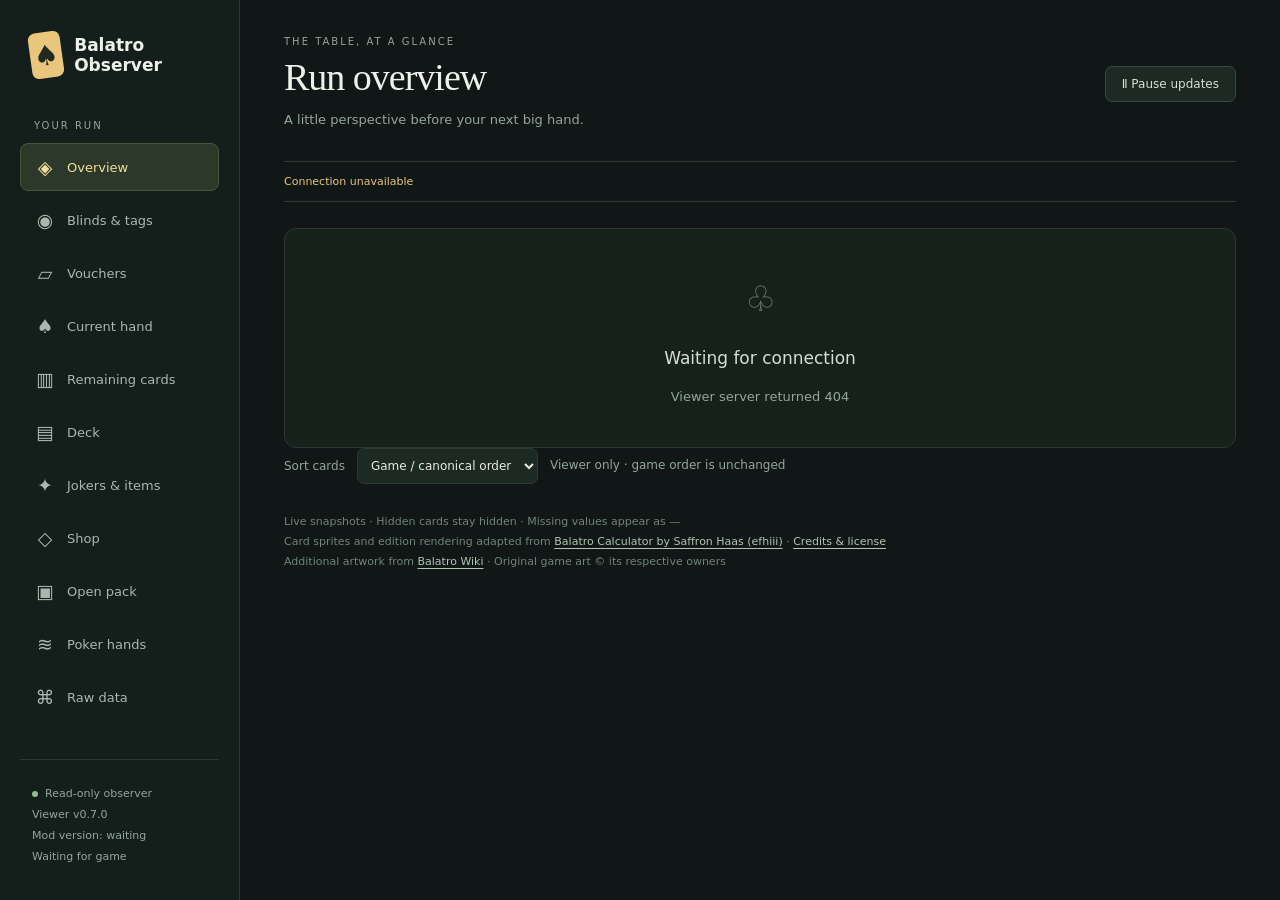
==== commit af120082: "Release v0.7.0: add local score preview and deck launcher, complete vanilla descriptions" ====
--- a/observer.html
+++ b/observer.html
@@ -2,8 +2,8 @@
 <html lang="en">
 <head>
 <meta charset="utf-8"><meta name="viewport" content="width=device-width,initial-scale=1">
-<title>Balatro Observer · v0.6.1</title>
-<meta name="observer-version" content="0.6.1">
+<title>Balatro Observer</title>
+<meta name="observer-version" content="0.7.0">
 <style>
 :root{color-scheme:dark;font-family:Inter,Segoe UI,system-ui,sans-serif;background:#101716;color:#edf1e9;--muted:#93a69b;--line:#2b3932;--gold:#e8c67c}
 *{box-sizing:border-box}body{margin:0}button,input,select{font:inherit}button{cursor:pointer}button:focus-visible,summary:focus-visible{outline:2px solid var(--gold);outline-offset:4px}
@@ -65,13 +65,14 @@
 .deck-fan,.deck-row-empty{min-height:145px}
 footer a{color:#afc5b1;text-underline-offset:3px}
 @media(max-width:700px){.card>.card-art{width:99.4px;height:133px}}
-.wiki-card{width:100%;height:100%;object-fit:fill;image-rendering:pixelated}.blind-art{width:84px;height:84px;object-fit:contain;image-rendering:pixelated;float:right;margin:0 0 15px 20px}.stake-art{display:inline-block;width:30px;height:30px;object-fit:contain;vertical-align:middle;margin-left:10px;image-rendering:pixelated}.wiki-gallery{display:grid;grid-template-columns:repeat(auto-fill,minmax(120px,1fr));gap:16px}.wiki-tile{display:flex;flex-direction:column;align-items:center;gap:12px;padding:16px 8px;border:1px solid var(--line);border-radius:9px;background:#1e2b23;color:#e4e7d9;text-decoration:none;text-align:center;font-size:12px}.wiki-tile:hover{border-color:var(--gold)}.wiki-reference{width:100%;height:142px;object-fit:contain;image-rendering:pixelated}.sortbar input{flex:1;min-width:160px;background:#1d2a23;border:1px solid var(--line);border-radius:7px;color:#edf1e9;padding:10px}
+.wiki-card{width:100%;height:100%;object-fit:fill;image-rendering:pixelated}.blind-art{width:84px;height:84px;object-fit:contain;image-rendering:pixelated;float:right;margin:0 0 15px 20px}.stake-art{display:inline-block;width:30px;height:30px;object-fit:contain;vertical-align:middle;margin-left:10px;image-rendering:pixelated}
 .card>.booster-art{height:auto;aspect-ratio:114/186}.card.booster-card{min-height:230px}.booster-art .wiki-card{object-fit:contain}
+.predicted-score{font-size:38px;color:var(--gold);font-variant-numeric:tabular-nums}#score-preview a{display:inline-block;margin-top:12px;color:#afc5b1;font-size:12px}.brand strong{font-size:17px;letter-spacing:0}
 </style></head>
 <body>
-<aside class="sidebar"><div class="brand"><span class="logo">♠</span><div><strong>BALATRO</strong><small>OBSERVER</small></div></div>
+<aside class="sidebar"><div class="brand"><span class="logo">♠</span><div><strong>Balatro Observer</strong></div></div>
 <div class="nav-label">Your run</div><nav aria-label="Observer sections" id="nav"></nav>
-<div class="sidebar-foot"><span class="dot"></span>Read-only observer<br><span id="viewer-version">Viewer v0.6.1</span><br><span id="mod-version">Mod: waiting for snapshot</span><br><span id="version-note"></span></div></aside>
+<div class="sidebar-foot"><span class="dot"></span>Read-only observer<br><span id="viewer-version">Viewer v0.7.0</span><br><span id="mod-version">Mod: waiting for snapshot</span><br><span id="version-note"></span></div></aside>
 <main><header><div><div class="eyebrow">The table, at a glance</div><h1 id="title">Run overview</h1><p id="description"></p></div><button id="pause">Ⅱ Pause updates</button></header>
 <div class="statusbar"><span id="status" role="status">Connecting to observer…</span><span id="meta" class="meta"></span></div>
 <div id="waiting" class="panel"><div class="empty"><span class="empty-icon">♧</span><strong id="waiting-title">Waiting for the table</strong><span id="waiting-text">Your run will appear here when the observer sends a fresh snapshot.</span></div></div>
@@ -80,6 +81,9 @@
 <div id="raw-view" hidden><details class="panel" open><summary>Latest raw snapshot</summary><pre id="raw">Waiting for data.</pre></details><p id="source" class="hint"></p></div>
 <footer>Live snapshots · Hidden cards stay hidden · Missing values appear as —<br>Card sprites and edition rendering adapted from <a href="https://efhiii.github.io/balatro-calculator/" target="_blank" rel="noopener noreferrer">Balatro Calculator by Saffron Haas (efhiii)</a> · <a href="/credits" target="_blank" rel="noopener">Credits &amp; license</a><br>Additional artwork from <a href="https://balatrowiki.org/" target="_blank" rel="noopener noreferrer">Balatro Wiki</a> · Original game art © its respective owners</footer></main>
 <script src="/assets/wiki-art.js"></script>
+<script src="/assets/calculator/balatro-sim.js"></script>
+<script src="/assets/calculator/joker-ids.js"></script>
+<script src="/score-preview.js"></script>
 <script>
 const $=id=>document.getElementById(id);
 const viewerVersion=document.querySelector('meta[name=observer-version]').content;
@@ -91,7 +95,6 @@
 }
 
 const sections={
- reference:['▧','Image library','Balatro image library','Reference artwork from Balatro Wiki. This catalog does not describe your current run.'],
  overview:['◈','Overview','Run overview','A little perspective before your next big hand.'],
  blinds:['◉','Blinds & tags','Blinds & skip tags','Current-ante blind choices, the next blind, the boss, and visible skip rewards.'],
  vouchers:['▱','Vouchers','Redeemed vouchers','Vouchers acquired in this run, including any starting deck vouchers.'],
@@ -104,7 +107,7 @@
  poker:['≋','Poker hands','Poker hands','Hand levels, scoring values, and play counts.'],
  raw:['⌘','Raw data','Under the hood','The latest snapshot, exactly as the observer exports it.']
 };
-let lastShop=null,shopSession=null;
+let lastShop=null,shopSession=null,scoreLive=false;
 let active='overview',paused=false,busy=false,snapshot=null,usable=false,lastBody='';
 function el(tag,text,cls){const e=document.createElement(tag);if(text!==undefined)e.textContent=text;if(cls)e.className=cls;return e;}
 const value=v=>v===undefined||v===null?'—':String(v);
@@ -114,8 +117,8 @@
 try{const saved=sessionStorage.getItem('observer-section');if(sections[saved])active=saved;}catch{}
 function select(){for(const id of Object.keys(sections)){const b=$('nav-'+id);if(id===active)b.setAttribute('aria-current','page');else b.removeAttribute('aria-current');}
 $('title').textContent=sections[active][2];$('description').textContent=sections[active][3];
-document.querySelector('.sortbar').hidden=['deck','remaining','raw','reference'].includes(active);
-$('raw-view').hidden=active!=='raw';$('content').hidden=active==='raw'||(!usable&&active!=='reference');$('waiting').hidden=active==='raw'||active==='reference'||usable;}
+document.querySelector('.sortbar').hidden=['deck','remaining','raw'].includes(active);
+$('raw-view').hidden=active!=='raw';$('content').hidden=active==='raw'||!usable;$('waiting').hidden=active==='raw'||usable;}
 function panel(title,badge,wide=true){const p=el('section',undefined,'panel'+(wide?' wide':'')),head=el('div',undefined,'panel-head');head.append(el('h2',title));if(badge!==undefined)head.append(el('span',badge,'pill'));p.append(head);$('panels').append(p);return p;}
 function empty(p,title,detail,icon='♧'){const e=el('div',undefined,'empty');e.append(el('span',icon,'empty-icon'),el('strong',title),el('span',detail));p.append(e);}
 function stat(label,v){const box=el('div',undefined,'stat');box.append(el('span',label),el('b',value(v)));$('stats').append(box);}
@@ -157,19 +160,6 @@
 }
 function namedArt(name){return WIKI_ART.find(a=>a.name.toLowerCase()===String(name||'').toLowerCase());}
 function blindArt(p,b){const file=WIKI_KEYS[b?.key]||namedArt(b?.name)?.file;if(file)p.append(wikiImage(file,b.name||pretty(b.key),'blind-art'));}
-function referenceLibrary(){
- if(document.querySelector('.wiki-gallery'))return;
- $('stats').replaceChildren();$('panels').replaceChildren();
- const p=panel('From Balatro Wiki',WIKI_ART.length+' images');
- const controls=el('div',undefined,'sortbar'),search=el('input'),filter=el('select');
- search.type='search';search.placeholder='Find a card, voucher, stake or blind';search.setAttribute('aria-label','Search image library');
- for(const name of ['All','Tarot_cards','Planet_cards','Spectral_cards','Vouchers','Stakes','Blinds_and_Antes','Booster_Packs']){const option=el('option',name.replaceAll('_',' '));option.value=name;filter.append(option);}
- filter.setAttribute('aria-label','Filter wiki page');controls.append(search,filter);p.append(controls);
- const grid=el('div',undefined,'wiki-gallery');p.append(grid);
- const show=()=>{grid.replaceChildren();for(const item of WIKI_ART.filter(a=>(filter.value==='All'||a.pages.includes(filter.value))&&a.name.toLowerCase().includes(search.value.toLowerCase()))){
-  const tile=el('a',undefined,'wiki-tile');tile.href='https://balatrowiki.org/w/'+encodeURIComponent(item.name.replaceAll(' ','_'));tile.target='_blank';tile.rel='noopener noreferrer';tile.append(wikiImage(item.file,item.name,'wiki-reference'),el('span',item.name));grid.append(tile);
- }if(!grid.children.length)grid.append(el('p','No matching images.','hint'));};search.oninput=show;filter.onchange=show;show();$('stats').hidden=true;
-}
 function cardArtwork(c){
  const art=el('div',undefined,'card-art');art.setAttribute('aria-hidden','true');
  if(c.visible===false){art.append(atlasLayer('enhancement',0,2,'art-back'));return art;}
@@ -272,10 +262,22 @@
   if(b.skip_tag)p.append(el('p','Skip tag: '+(b.skip_tag.name||pretty(b.skip_tag.key)),'hint'));
  }
 }
+function scorePanel(s){
+ const p=panel('Selected hand score','Balatro Calculator');p.id='score-preview';
+ const prediction=scoreLive?ObserverScore.preview(s):{message:'Waiting for a fresh playable snapshot.'};
+ if(prediction.message){p.append(el('p',prediction.message,'hint'));return;}
+ const format=score=>{const n=score[0]*10**score[1];return Number.isFinite(n)&&n<1e15?Math.floor(n+1e-7).toLocaleString():score[0].toFixed(3)+'e'+score[1];};
+ const low=format(prediction.low),high=format(prediction.high);
+ p.append(el('div',low===high?low:low+' – '+high,'predicted-score'));
+ p.append(el('p',prediction.hand+' · '+prediction.selected+' selected · '+(low===high?'Estimated score':'Estimated random-effect range'),'hint'));
+ p.append(el('p','Uses your current card and joker order. Calculator estimates may differ with modded effects or blind rules.','hint'));
+ const credit=el('a','Powered by Balatro Calculator');credit.href='https://efhiii.github.io/balatro-calculator/';credit.target='_blank';credit.rel='noopener noreferrer';p.append(credit);
+}
 function render(){
- select();if(active==='reference'){referenceLibrary();return;}if(!snapshot||!usable||active==='raw')return;
+ select();if(!snapshot||!usable||active==='raw')return;
  const s=snapshot;$('stats').replaceChildren();$('panels').replaceChildren();
  if(active==='overview'){
+ scorePanel(s);
  for(const [l,v] of [['Money',s.run?.dollars===undefined?undefined:'$'+s.run.dollars],['Ante',s.round?.ante],['Round',s.run?.round],['Score',s.run?.chips],['Hands left',s.round?.hands_left],['Discards left',s.round?.discards_left]])stat(l,v);
  const p=panel('Current blind',s.blind?.disabled?'Disabled':pretty(s.phase));
  blindArt(p,s.blind);p.append(el('div',s.blind?.name||'No active blind','blind-name'));
@@ -286,6 +288,7 @@
  }else if(active==='blinds'){blindPanels(s);
  }else if(active==='vouchers'){if(s.vouchers)cards('Redeemed vouchers',{cards:s.vouchers});else empty(panel('Redeemed vouchers'),'Waiting for voucher information','Restart Balatro with the latest observer.');
  }else if(active==='hand'){
+ scorePanel(s);
  stat('Cards in hand',s.hand?.cards?.length);stat('Hand capacity',s.hand?.capacity);stat('Selected',s.hand?.cards?.filter(c=>c.selected).length);stat('Hands left',s.round?.hands_left);stat('Discards left',s.round?.discards_left);cards('Current hand',s.hand);
  }else if(active==='remaining'){stat('Draw pile count',s.deck?.draw_count);stat('Visible possible remaining',s.deck?.remaining_cards?.length);if(s.deck?.remaining_cards)deckRows('Remaining cards',s.deck.remaining_cards);else empty(panel('Remaining cards'),'Waiting for remaining deck data','Restart Balatro with the latest mod.');
  }else if(active==='deck'){
@@ -314,7 +317,8 @@
  const {state:s,stale,directory}=await r.json();if(paused)return;
  // Keep the display stable during animations; raw data always shows the newest record.
  // A new game session must never inherit the previous session's preview.
- const previous=snapshot;
+ const previous=snapshot,previousScoreLive=scoreLive;
+ scoreLive=!!s?.available&&!stale;
  if(s&&s.session!==shopSession){lastShop=null;shopSession=s.session;}
  if(s?.available&&s.shop)lastShop={shop:s.shop,observed_at:s.observed_at};
  if(s&&snapshot&&s.session!==snapshot.session)snapshot=null;
@@ -328,8 +332,8 @@
  else if(snapshot)status('Last preview · '+new Date(snapshot.observed_at*1000).toLocaleTimeString()+' · '+(stale?'waiting for fresh export':'updating when ready'),true);
  else{status('Waiting for observer',true);$('waiting-title').textContent='Waiting for the table';$('waiting-text').textContent='Your first available snapshot will appear here automatically.';}
  const {sequence,observed_at,...body}=snapshot||{};const next=JSON.stringify(body);
- if(next!==lastBody||!previous!==!snapshot){render();lastBody=next;}else select();
- }catch(e){if(!paused){usable=!!snapshot;counts(snapshot);showVersion(snapshot,true);status(snapshot?'Connection interrupted · keeping last preview':'Connection unavailable',true);$('waiting-title').textContent='Waiting for connection';$('waiting-text').textContent=e.message;select();}}
+ if(next!==lastBody||!previous!==!snapshot||previousScoreLive!==scoreLive){render();lastBody=next;}else select();
+ }catch(e){if(!paused){scoreLive=false;usable=!!snapshot;render();counts(snapshot);showVersion(snapshot,true);status(snapshot?'Connection interrupted · keeping last preview':'Connection unavailable',true);$('waiting-title').textContent='Waiting for connection';$('waiting-text').textContent=e.message;select();}}
  finally{busy=false;}
 }
 $('pause').onclick=()=>{paused=!paused;$('pause').textContent=paused?'▶ Resume updates':'Ⅱ Pause updates';if(paused)status('Updates paused · frozen snapshot',true);else tick();};
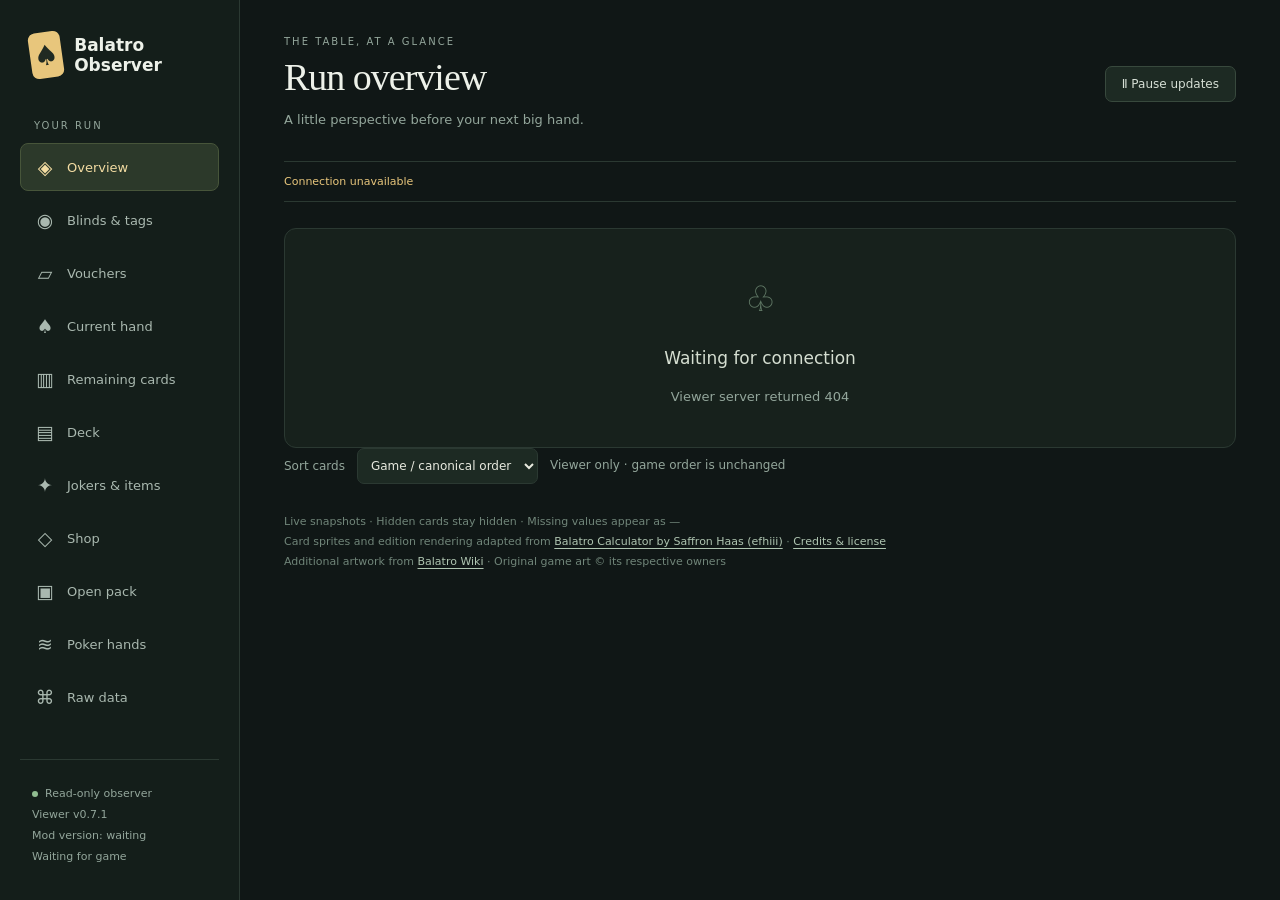
==== commit a5a08346: "Release v0.7.1: random image fixes for Caino" ====
--- a/observer.html
+++ b/observer.html
@@ -3,7 +3,7 @@
 <head>
 <meta charset="utf-8"><meta name="viewport" content="width=device-width,initial-scale=1">
 <title>Balatro Observer</title>
-<meta name="observer-version" content="0.7.0">
+<meta name="observer-version" content="0.7.1">
 <style>
 :root{color-scheme:dark;font-family:Inter,Segoe UI,system-ui,sans-serif;background:#101716;color:#edf1e9;--muted:#93a69b;--line:#2b3932;--gold:#e8c67c}
 *{box-sizing:border-box}body{margin:0}button,input,select{font:inherit}button{cursor:pointer}button:focus-visible,summary:focus-visible{outline:2px solid var(--gold);outline-offset:4px}
@@ -72,7 +72,7 @@
 <body>
 <aside class="sidebar"><div class="brand"><span class="logo">♠</span><div><strong>Balatro Observer</strong></div></div>
 <div class="nav-label">Your run</div><nav aria-label="Observer sections" id="nav"></nav>
-<div class="sidebar-foot"><span class="dot"></span>Read-only observer<br><span id="viewer-version">Viewer v0.7.0</span><br><span id="mod-version">Mod: waiting for snapshot</span><br><span id="version-note"></span></div></aside>
+<div class="sidebar-foot"><span class="dot"></span>Read-only observer<br><span id="viewer-version">Viewer v0.7.1</span><br><span id="mod-version">Mod: waiting for snapshot</span><br><span id="version-note"></span></div></aside>
 <main><header><div><div class="eyebrow">The table, at a glance</div><h1 id="title">Run overview</h1><p id="description"></p></div><button id="pause">Ⅱ Pause updates</button></header>
 <div class="statusbar"><span id="status" role="status">Connecting to observer…</span><span id="meta" class="meta"></span></div>
 <div id="waiting" class="panel"><div class="empty"><span class="empty-icon">♧</span><strong id="waiting-title">Waiting for the table</strong><span id="waiting-text">Your run will appear here when the observer sends a fresh snapshot.</span></div></div>
@@ -143,7 +143,7 @@
 }
 // Adapted from efhiii/balatro-calculator (MIT): enhancement → face → edition → seal.
 // Atlas coordinates are local constants; snapshot data never becomes a URL or CSS string.
-const JOKER_SPRITES={"j_joker":{"x":0,"y":0},"j_greedy_joker":{"x":6,"y":1},"j_lusty_joker":{"x":7,"y":1},"j_wrathful_joker":{"x":8,"y":1},"j_gluttenous_joker":{"x":9,"y":1},"j_jolly":{"x":2,"y":0},"j_zany":{"x":3,"y":0},"j_mad":{"x":4,"y":0},"j_crazy":{"x":5,"y":0},"j_droll":{"x":6,"y":0},"j_sly":{"x":0,"y":14},"j_wily":{"x":1,"y":14},"j_clever":{"x":2,"y":14},"j_devious":{"x":3,"y":14},"j_crafty":{"x":4,"y":14},"j_half":{"x":7,"y":0},"j_stencil":{"x":2,"y":5},"j_four_fingers":{"x":6,"y":6},"j_mime":{"x":4,"y":1},"j_credit_card":{"x":5,"y":1},"j_ceremonial":{"x":5,"y":5},"j_banner":{"x":1,"y":2},"j_mystic_summit":{"x":2,"y":2},"j_marble":{"x":3,"y":2},"j_loyalty_card":{"x":4,"y":2},"j_8_ball":{"x":0,"y":5},"j_misprint":{"x":6,"y":2},"j_dusk":{"x":4,"y":7},"j_raised_fist":{"x":8,"y":2},"j_chaos":{"x":1,"y":0},"j_fibonacci":{"x":1,"y":5},"j_steel_joker":{"x":7,"y":2},"j_scary_face":{"x":2,"y":3},"j_abstract":{"x":3,"y":3},"j_delayed_grat":{"x":4,"y":3},"j_hack":{"x":5,"y":2},"j_pareidolia":{"x":6,"y":3},"j_gros_michel":{"x":7,"y":6},"j_even_steven":{"x":8,"y":3},"j_odd_todd":{"x":9,"y":3},"j_scholar":{"x":0,"y":4},"j_business":{"x":1,"y":4},"j_supernova":{"x":2,"y":4},"j_ride_the_bus":{"x":1,"y":6},"j_space":{"x":3,"y":5},"j_egg":{"x":0,"y":10},"j_burglar":{"x":1,"y":10},"j_blackboard":{"x":2,"y":10},"j_runner":{"x":3,"y":10},"j_ice_cream":{"x":4,"y":10},"j_dna":{"x":5,"y":10},"j_splash":{"x":6,"y":10},"j_blue_joker":{"x":7,"y":10},"j_sixth_sense":{"x":8,"y":10},"j_constellation":{"x":9,"y":10},"j_hiker":{"x":0,"y":11},"j_faceless":{"x":1,"y":11},"j_green_joker":{"x":2,"y":11},"j_superposition":{"x":3,"y":11},"j_todo_list":{"x":4,"y":11},"j_cavendish":{"x":5,"y":11},"j_card_sharp":{"x":6,"y":11},"j_red_card":{"x":7,"y":11},"j_madness":{"x":8,"y":11},"j_square":{"x":9,"y":11},"j_seance":{"x":0,"y":12},"j_riff_raff":{"x":1,"y":12},"j_vampire":{"x":2,"y":12},"j_shortcut":{"x":3,"y":12},"j_hologram":{"x":4,"y":12,"soul":[2,9]},"j_vagabond":{"x":5,"y":12},"j_baron":{"x":6,"y":12},"j_cloud_9":{"x":7,"y":12},"j_rocket":{"x":8,"y":12},"j_obelisk":{"x":9,"y":12},"j_midas_mask":{"x":0,"y":13},"j_luchador":{"x":1,"y":13},"j_photograph":{"x":2,"y":13},"j_gift":{"x":3,"y":13},"j_turtle_bean":{"x":4,"y":13},"j_erosion":{"x":5,"y":13},"j_reserved_parking":{"x":6,"y":13},"j_mail":{"x":7,"y":13},"j_to_the_moon":{"x":8,"y":13},"j_hallucination":{"x":9,"y":13},"j_fortune_teller":{"x":7,"y":5},"j_juggler":{"x":0,"y":1},"j_drunkard":{"x":1,"y":1},"j_stone":{"x":9,"y":0},"j_golden":{"x":9,"y":2},"j_lucky_cat":{"x":5,"y":14},"j_baseball":{"x":6,"y":14},"j_bull":{"x":7,"y":14},"j_diet_cola":{"x":8,"y":14},"j_trading":{"x":9,"y":14},"j_flash":{"x":0,"y":15},"j_popcorn":{"x":1,"y":15},"j_trousers":{"x":4,"y":15},"j_ancient":{"x":7,"y":15},"j_ramen":{"x":2,"y":15},"j_walkie_talkie":{"x":8,"y":15},"j_selzer":{"x":3,"y":15},"j_castle":{"x":9,"y":15},"j_smiley":{"x":6,"y":15},"j_campfire":{"x":5,"y":15},"j_ticket":{"x":5,"y":3},"j_mr_bones":{"x":3,"y":4},"j_acrobat":{"x":2,"y":1},"j_sock_and_buskin":{"x":3,"y":1},"j_swashbuckler":{"x":9,"y":5},"j_troubadour":{"x":0,"y":2},"j_certificate":{"x":8,"y":8},"j_smeared":{"x":4,"y":6},"j_throwback":{"x":5,"y":7},"j_hanging_chad":{"x":9,"y":6},"j_rough_gem":{"x":9,"y":7},"j_bloodstone":{"x":0,"y":8},"j_arrowhead":{"x":1,"y":8},"j_onyx_agate":{"x":2,"y":8},"j_glass":{"x":1,"y":3},"j_ring_master":{"x":6,"y":5},"j_flower_pot":{"x":0,"y":6},"j_blueprint":{"x":0,"y":3},"j_wee":{"x":0,"y":0},"j_merry_andy":{"x":8,"y":0},"j_oops":{"x":5,"y":6},"j_idol":{"x":6,"y":7},"j_seeing_double":{"x":4,"y":4},"j_matador":{"x":4,"y":5},"j_hit_the_road":{"x":8,"y":5},"j_duo":{"x":5,"y":4},"j_trio":{"x":6,"y":4},"j_family":{"x":7,"y":4},"j_order":{"x":8,"y":4},"j_tribe":{"x":9,"y":4},"j_stuntman":{"x":8,"y":6},"j_invisible":{"x":1,"y":7},"j_brainstorm":{"x":7,"y":7},"j_satellite":{"x":8,"y":7},"j_shoot_the_moon":{"x":2,"y":6},"j_drivers_license":{"x":0,"y":7},"j_cartomancer":{"x":7,"y":3},"j_astronomer":{"x":2,"y":7},"j_burnt":{"x":3,"y":7},"j_bootstraps":{"x":9,"y":8},"j_Canio":{"x":3,"y":8,"soul":[3,9]},"j_triboulet":{"x":4,"y":8,"soul":[4,9]},"j_yorick":{"x":5,"y":8,"soul":[5,9]},"j_chicot":{"x":6,"y":8,"soul":[6,9]},"j_perkeo":{"x":7,"y":8,"soul":[7,9]}};
+const JOKER_SPRITES={"j_joker":{"x":0,"y":0},"j_greedy_joker":{"x":6,"y":1},"j_lusty_joker":{"x":7,"y":1},"j_wrathful_joker":{"x":8,"y":1},"j_gluttenous_joker":{"x":9,"y":1},"j_jolly":{"x":2,"y":0},"j_zany":{"x":3,"y":0},"j_mad":{"x":4,"y":0},"j_crazy":{"x":5,"y":0},"j_droll":{"x":6,"y":0},"j_sly":{"x":0,"y":14},"j_wily":{"x":1,"y":14},"j_clever":{"x":2,"y":14},"j_devious":{"x":3,"y":14},"j_crafty":{"x":4,"y":14},"j_half":{"x":7,"y":0},"j_stencil":{"x":2,"y":5},"j_four_fingers":{"x":6,"y":6},"j_mime":{"x":4,"y":1},"j_credit_card":{"x":5,"y":1},"j_ceremonial":{"x":5,"y":5},"j_banner":{"x":1,"y":2},"j_mystic_summit":{"x":2,"y":2},"j_marble":{"x":3,"y":2},"j_loyalty_card":{"x":4,"y":2},"j_8_ball":{"x":0,"y":5},"j_misprint":{"x":6,"y":2},"j_dusk":{"x":4,"y":7},"j_raised_fist":{"x":8,"y":2},"j_chaos":{"x":1,"y":0},"j_fibonacci":{"x":1,"y":5},"j_steel_joker":{"x":7,"y":2},"j_scary_face":{"x":2,"y":3},"j_abstract":{"x":3,"y":3},"j_delayed_grat":{"x":4,"y":3},"j_hack":{"x":5,"y":2},"j_pareidolia":{"x":6,"y":3},"j_gros_michel":{"x":7,"y":6},"j_even_steven":{"x":8,"y":3},"j_odd_todd":{"x":9,"y":3},"j_scholar":{"x":0,"y":4},"j_business":{"x":1,"y":4},"j_supernova":{"x":2,"y":4},"j_ride_the_bus":{"x":1,"y":6},"j_space":{"x":3,"y":5},"j_egg":{"x":0,"y":10},"j_burglar":{"x":1,"y":10},"j_blackboard":{"x":2,"y":10},"j_runner":{"x":3,"y":10},"j_ice_cream":{"x":4,"y":10},"j_dna":{"x":5,"y":10},"j_splash":{"x":6,"y":10},"j_blue_joker":{"x":7,"y":10},"j_sixth_sense":{"x":8,"y":10},"j_constellation":{"x":9,"y":10},"j_hiker":{"x":0,"y":11},"j_faceless":{"x":1,"y":11},"j_green_joker":{"x":2,"y":11},"j_superposition":{"x":3,"y":11},"j_todo_list":{"x":4,"y":11},"j_cavendish":{"x":5,"y":11},"j_card_sharp":{"x":6,"y":11},"j_red_card":{"x":7,"y":11},"j_madness":{"x":8,"y":11},"j_square":{"x":9,"y":11},"j_seance":{"x":0,"y":12},"j_riff_raff":{"x":1,"y":12},"j_vampire":{"x":2,"y":12},"j_shortcut":{"x":3,"y":12},"j_hologram":{"x":4,"y":12,"soul":[2,9]},"j_vagabond":{"x":5,"y":12},"j_baron":{"x":6,"y":12},"j_cloud_9":{"x":7,"y":12},"j_rocket":{"x":8,"y":12},"j_obelisk":{"x":9,"y":12},"j_midas_mask":{"x":0,"y":13},"j_luchador":{"x":1,"y":13},"j_photograph":{"x":2,"y":13},"j_gift":{"x":3,"y":13},"j_turtle_bean":{"x":4,"y":13},"j_erosion":{"x":5,"y":13},"j_reserved_parking":{"x":6,"y":13},"j_mail":{"x":7,"y":13},"j_to_the_moon":{"x":8,"y":13},"j_hallucination":{"x":9,"y":13},"j_fortune_teller":{"x":7,"y":5},"j_juggler":{"x":0,"y":1},"j_drunkard":{"x":1,"y":1},"j_stone":{"x":9,"y":0},"j_golden":{"x":9,"y":2},"j_lucky_cat":{"x":5,"y":14},"j_baseball":{"x":6,"y":14},"j_bull":{"x":7,"y":14},"j_diet_cola":{"x":8,"y":14},"j_trading":{"x":9,"y":14},"j_flash":{"x":0,"y":15},"j_popcorn":{"x":1,"y":15},"j_trousers":{"x":4,"y":15},"j_ancient":{"x":7,"y":15},"j_ramen":{"x":2,"y":15},"j_walkie_talkie":{"x":8,"y":15},"j_selzer":{"x":3,"y":15},"j_castle":{"x":9,"y":15},"j_smiley":{"x":6,"y":15},"j_campfire":{"x":5,"y":15},"j_ticket":{"x":5,"y":3},"j_mr_bones":{"x":3,"y":4},"j_acrobat":{"x":2,"y":1},"j_sock_and_buskin":{"x":3,"y":1},"j_swashbuckler":{"x":9,"y":5},"j_troubadour":{"x":0,"y":2},"j_certificate":{"x":8,"y":8},"j_smeared":{"x":4,"y":6},"j_throwback":{"x":5,"y":7},"j_hanging_chad":{"x":9,"y":6},"j_rough_gem":{"x":9,"y":7},"j_bloodstone":{"x":0,"y":8},"j_arrowhead":{"x":1,"y":8},"j_onyx_agate":{"x":2,"y":8},"j_glass":{"x":1,"y":3},"j_ring_master":{"x":6,"y":5},"j_flower_pot":{"x":0,"y":6},"j_blueprint":{"x":0,"y":3},"j_wee":{"x":0,"y":0},"j_merry_andy":{"x":8,"y":0},"j_oops":{"x":5,"y":6},"j_idol":{"x":6,"y":7},"j_seeing_double":{"x":4,"y":4},"j_matador":{"x":4,"y":5},"j_hit_the_road":{"x":8,"y":5},"j_duo":{"x":5,"y":4},"j_trio":{"x":6,"y":4},"j_family":{"x":7,"y":4},"j_order":{"x":8,"y":4},"j_tribe":{"x":9,"y":4},"j_stuntman":{"x":8,"y":6},"j_invisible":{"x":1,"y":7},"j_brainstorm":{"x":7,"y":7},"j_satellite":{"x":8,"y":7},"j_shoot_the_moon":{"x":2,"y":6},"j_drivers_license":{"x":0,"y":7},"j_cartomancer":{"x":7,"y":3},"j_astronomer":{"x":2,"y":7},"j_burnt":{"x":3,"y":7},"j_bootstraps":{"x":9,"y":8},"j_caino":{"x":3,"y":8,"soul":[3,9]},"j_triboulet":{"x":4,"y":8,"soul":[4,9]},"j_yorick":{"x":5,"y":8,"soul":[5,9]},"j_chicot":{"x":6,"y":8,"soul":[6,9]},"j_perkeo":{"x":7,"y":8,"soul":[7,9]}};
 const ENHANCEMENTS={m_bonus:[1,1],m_mult:[2,1],m_wild:[3,1],m_lucky:[4,1],m_glass:[5,1],m_steel:[6,1],m_stone:[5,0],m_gold:[6,0]};
 const SEALS={Gold:[2,0],Purple:[4,4],Red:[5,4],Blue:[6,4]};
 const EDITIONS={foil:1,holo:2,polychrome:3};
@@ -339,5 +339,3 @@
 $('pause').onclick=()=>{paused=!paused;$('pause').textContent=paused?'▶ Resume updates':'Ⅱ Pause updates';if(paused)status('Updates paused · frozen snapshot',true);else tick();};
 select();tick();setInterval(tick,200);
 </script></body></html>
-
-
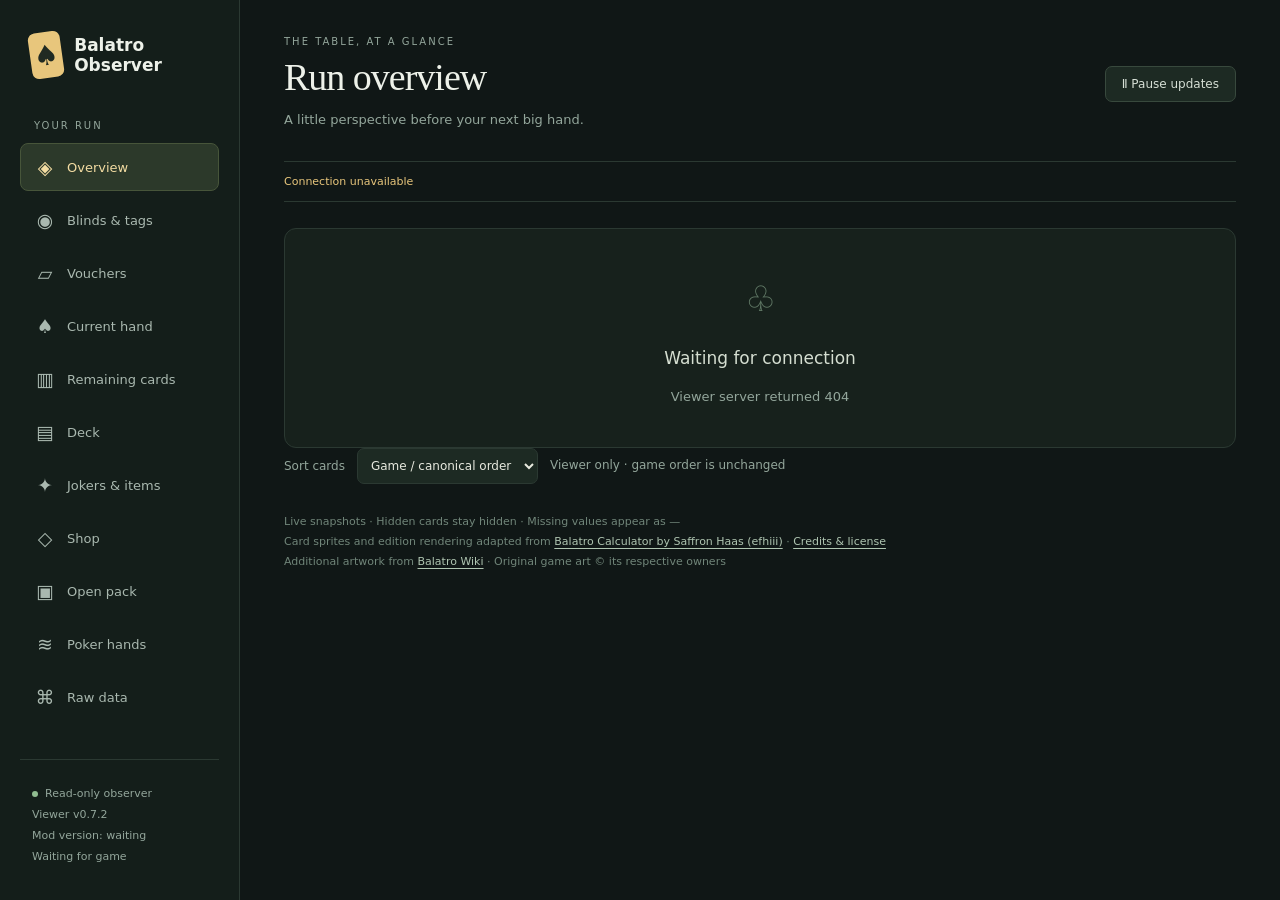
==== commit 78cb2628: "Release v0.7.2: start local viewer before opening the in-game shortcut" ====
--- a/observer.html
+++ b/observer.html
@@ -3,7 +3,7 @@
 <head>
 <meta charset="utf-8"><meta name="viewport" content="width=device-width,initial-scale=1">
 <title>Balatro Observer</title>
-<meta name="observer-version" content="0.7.1">
+<meta name="observer-version" content="0.7.2">
 <style>
 :root{color-scheme:dark;font-family:Inter,Segoe UI,system-ui,sans-serif;background:#101716;color:#edf1e9;--muted:#93a69b;--line:#2b3932;--gold:#e8c67c}
 *{box-sizing:border-box}body{margin:0}button,input,select{font:inherit}button{cursor:pointer}button:focus-visible,summary:focus-visible{outline:2px solid var(--gold);outline-offset:4px}
@@ -72,7 +72,7 @@
 <body>
 <aside class="sidebar"><div class="brand"><span class="logo">♠</span><div><strong>Balatro Observer</strong></div></div>
 <div class="nav-label">Your run</div><nav aria-label="Observer sections" id="nav"></nav>
-<div class="sidebar-foot"><span class="dot"></span>Read-only observer<br><span id="viewer-version">Viewer v0.7.1</span><br><span id="mod-version">Mod: waiting for snapshot</span><br><span id="version-note"></span></div></aside>
+<div class="sidebar-foot"><span class="dot"></span>Read-only observer<br><span id="viewer-version">Viewer v0.7.2</span><br><span id="mod-version">Mod: waiting for snapshot</span><br><span id="version-note"></span></div></aside>
 <main><header><div><div class="eyebrow">The table, at a glance</div><h1 id="title">Run overview</h1><p id="description"></p></div><button id="pause">Ⅱ Pause updates</button></header>
 <div class="statusbar"><span id="status" role="status">Connecting to observer…</span><span id="meta" class="meta"></span></div>
 <div id="waiting" class="panel"><div class="empty"><span class="empty-icon">♧</span><strong id="waiting-title">Waiting for the table</strong><span id="waiting-text">Your run will appear here when the observer sends a fresh snapshot.</span></div></div>
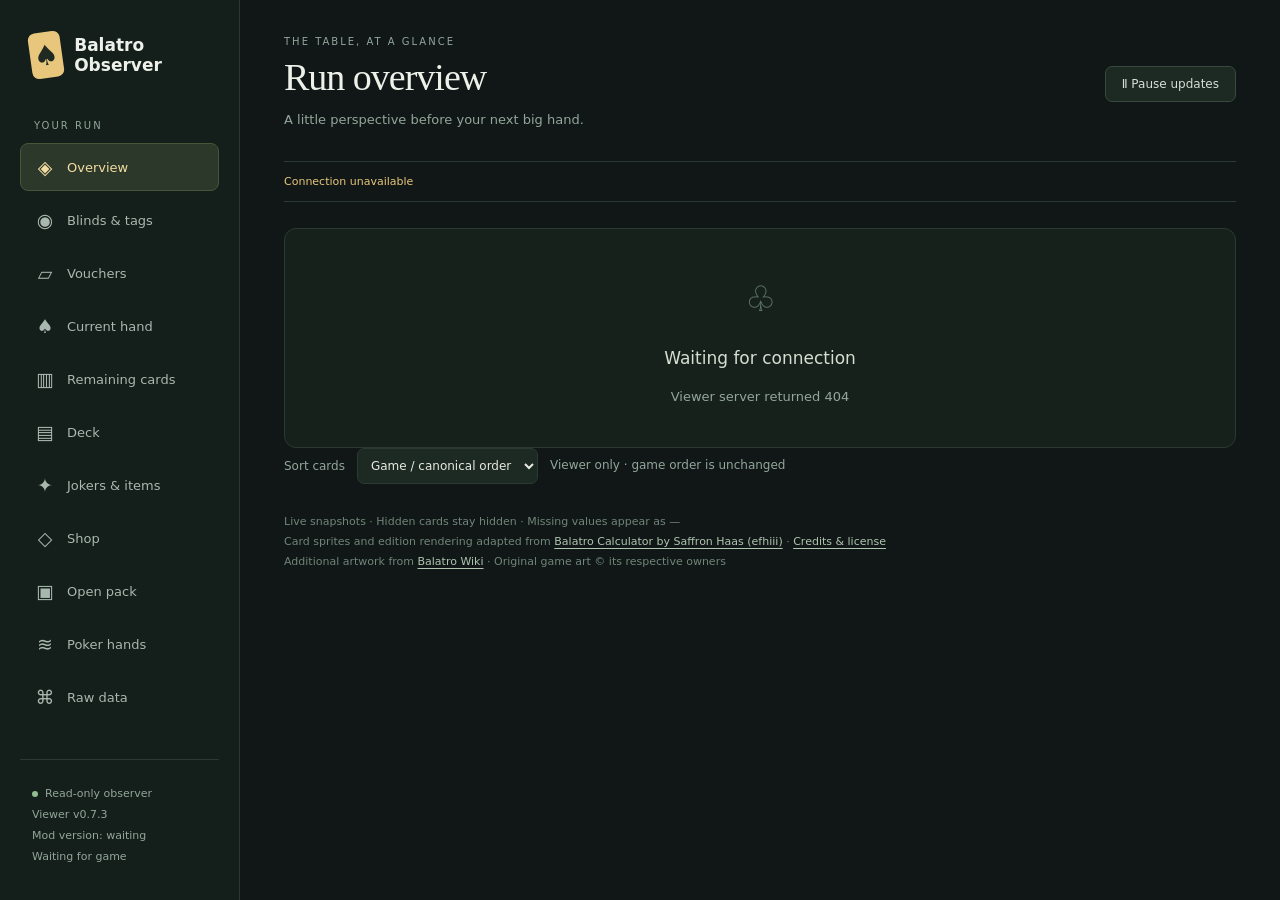
==== commit 163e8f67: "fix: hand ready viewer back to Balatro browser opener in v0.7.3" ====
--- a/observer.html
+++ b/observer.html
@@ -3,7 +3,7 @@
 <head>
 <meta charset="utf-8"><meta name="viewport" content="width=device-width,initial-scale=1">
 <title>Balatro Observer</title>
-<meta name="observer-version" content="0.7.2">
+<meta name="observer-version" content="0.7.3">
 <style>
 :root{color-scheme:dark;font-family:Inter,Segoe UI,system-ui,sans-serif;background:#101716;color:#edf1e9;--muted:#93a69b;--line:#2b3932;--gold:#e8c67c}
 *{box-sizing:border-box}body{margin:0}button,input,select{font:inherit}button{cursor:pointer}button:focus-visible,summary:focus-visible{outline:2px solid var(--gold);outline-offset:4px}
@@ -72,7 +72,7 @@
 <body>
 <aside class="sidebar"><div class="brand"><span class="logo">♠</span><div><strong>Balatro Observer</strong></div></div>
 <div class="nav-label">Your run</div><nav aria-label="Observer sections" id="nav"></nav>
-<div class="sidebar-foot"><span class="dot"></span>Read-only observer<br><span id="viewer-version">Viewer v0.7.2</span><br><span id="mod-version">Mod: waiting for snapshot</span><br><span id="version-note"></span></div></aside>
+<div class="sidebar-foot"><span class="dot"></span>Read-only observer<br><span id="viewer-version">Viewer v0.7.3</span><br><span id="mod-version">Mod: waiting for snapshot</span><br><span id="version-note"></span></div></aside>
 <main><header><div><div class="eyebrow">The table, at a glance</div><h1 id="title">Run overview</h1><p id="description"></p></div><button id="pause">Ⅱ Pause updates</button></header>
 <div class="statusbar"><span id="status" role="status">Connecting to observer…</span><span id="meta" class="meta"></span></div>
 <div id="waiting" class="panel"><div class="empty"><span class="empty-icon">♧</span><strong id="waiting-title">Waiting for the table</strong><span id="waiting-text">Your run will appear here when the observer sends a fresh snapshot.</span></div></div>
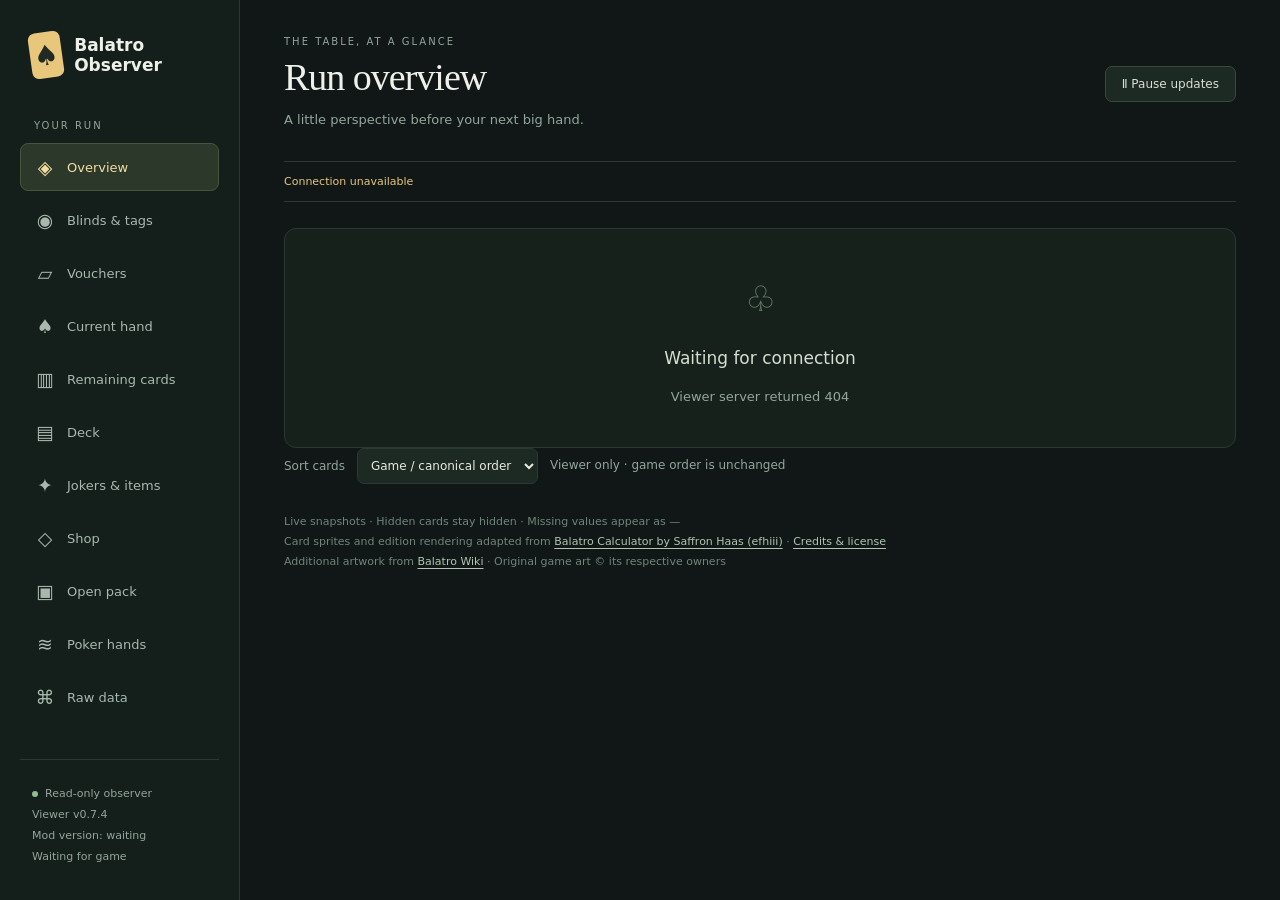
==== commit 89dacef6: "fix: move viewer to mod settings and format floats in v0.7.4" ====
--- a/observer.html
+++ b/observer.html
@@ -3,7 +3,7 @@
 <head>
 <meta charset="utf-8"><meta name="viewport" content="width=device-width,initial-scale=1">
 <title>Balatro Observer</title>
-<meta name="observer-version" content="0.7.3">
+<meta name="observer-version" content="0.7.4">
 <style>
 :root{color-scheme:dark;font-family:Inter,Segoe UI,system-ui,sans-serif;background:#101716;color:#edf1e9;--muted:#93a69b;--line:#2b3932;--gold:#e8c67c}
 *{box-sizing:border-box}body{margin:0}button,input,select{font:inherit}button{cursor:pointer}button:focus-visible,summary:focus-visible{outline:2px solid var(--gold);outline-offset:4px}
@@ -72,7 +72,7 @@
 <body>
 <aside class="sidebar"><div class="brand"><span class="logo">♠</span><div><strong>Balatro Observer</strong></div></div>
 <div class="nav-label">Your run</div><nav aria-label="Observer sections" id="nav"></nav>
-<div class="sidebar-foot"><span class="dot"></span>Read-only observer<br><span id="viewer-version">Viewer v0.7.3</span><br><span id="mod-version">Mod: waiting for snapshot</span><br><span id="version-note"></span></div></aside>
+<div class="sidebar-foot"><span class="dot"></span>Read-only observer<br><span id="viewer-version">Viewer v0.7.4</span><br><span id="mod-version">Mod: waiting for snapshot</span><br><span id="version-note"></span></div></aside>
 <main><header><div><div class="eyebrow">The table, at a glance</div><h1 id="title">Run overview</h1><p id="description"></p></div><button id="pause">Ⅱ Pause updates</button></header>
 <div class="statusbar"><span id="status" role="status">Connecting to observer…</span><span id="meta" class="meta"></span></div>
 <div id="waiting" class="panel"><div class="empty"><span class="empty-icon">♧</span><strong id="waiting-title">Waiting for the table</strong><span id="waiting-text">Your run will appear here when the observer sends a fresh snapshot.</span></div></div>
@@ -109,8 +109,11 @@
 };
 let lastShop=null,shopSession=null,scoreLive=false;
 let active='overview',paused=false,busy=false,snapshot=null,usable=false,lastBody='';
-function el(tag,text,cls){const e=document.createElement(tag);if(text!==undefined)e.textContent=text;if(cls)e.className=cls;return e;}
-const value=v=>v===undefined||v===null?'—':String(v);
+// Keep snapshot precision for calculations; round only displayed numeric values.
+const formatNumber=n=>Number.isFinite(n)&&!Number.isInteger(n)?n.toFixed(2):String(n);
+const formatText=text=>typeof text==='number'?formatNumber(text):String(text).replace(/(?<![\d.])[-+]?\d+\.\d+(?:e[+-]?\d+)?(?![\d.])/gi,n=>{const prefix=n.startsWith('+')?'+':'';return prefix+Number(n).toFixed(2);});
+function el(tag,text,cls){const e=document.createElement(tag);if(text!==undefined)e.textContent=formatText(text);if(cls)e.className=cls;return e;}
+const value=v=>v===undefined||v===null?'—':typeof v==='number'?formatNumber(v):formatText(v);
 const pretty=v=>v?String(v).replace(/^(?:bl|tag|[a-z])_/, '').replaceAll('_',' ').replace(/\b\w/g,c=>c.toUpperCase()):'Unknown card';
 function status(text,bad=false){$('status').textContent=text;$('status').dataset.kind=bad?'bad':'ok';}
 for(const [id,[icon,label]] of Object.entries(sections)){const b=el('button');b.id='nav-'+id;b.append(el('span',icon,'icon'),el('span',label),el('span','','count'));b.onclick=()=>{active=id;try{sessionStorage.setItem('observer-section',id);}catch{}select();render();};$('nav').append(b);}
@@ -266,7 +269,7 @@
  const p=panel('Selected hand score','Balatro Calculator');p.id='score-preview';
  const prediction=scoreLive?ObserverScore.preview(s):{message:'Waiting for a fresh playable snapshot.'};
  if(prediction.message){p.append(el('p',prediction.message,'hint'));return;}
- const format=score=>{const n=score[0]*10**score[1];return Number.isFinite(n)&&n<1e15?Math.floor(n+1e-7).toLocaleString():score[0].toFixed(3)+'e'+score[1];};
+ const format=score=>{const n=score[0]*10**score[1];return Number.isFinite(n)&&n<1e15?Math.floor(n+1e-7).toLocaleString():score[0].toFixed(2)+'e'+score[1];};
  const low=format(prediction.low),high=format(prediction.high);
  p.append(el('div',low===high?low:low+' – '+high,'predicted-score'));
  p.append(el('p',prediction.hand+' · '+prediction.selected+' selected · '+(low===high?'Estimated score':'Estimated random-effect range'),'hint'));
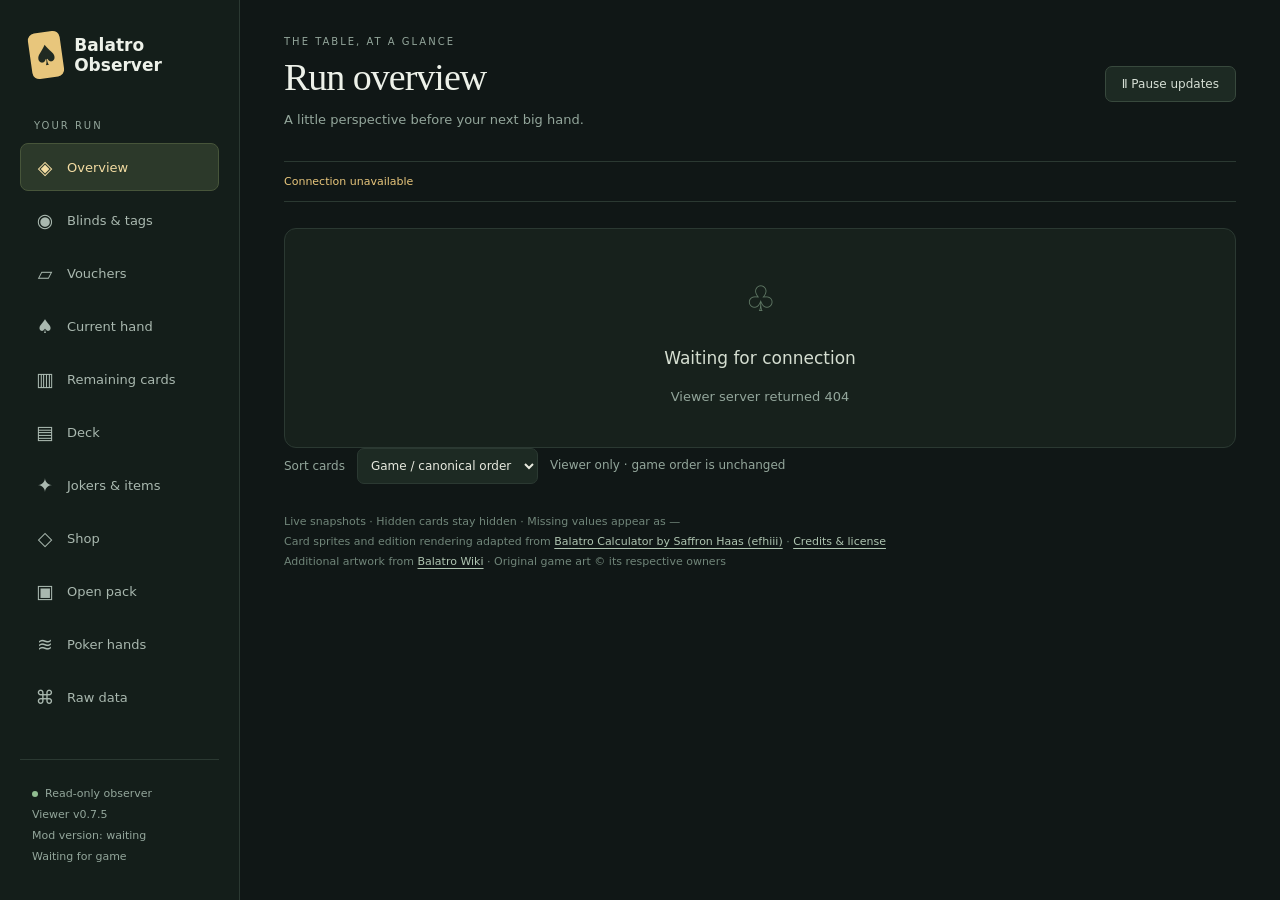
==== commit e54e0561: "fix: retain selected hand score through play in v0.7.5" ====
--- a/observer.html
+++ b/observer.html
@@ -3,7 +3,7 @@
 <head>
 <meta charset="utf-8"><meta name="viewport" content="width=device-width,initial-scale=1">
 <title>Balatro Observer</title>
-<meta name="observer-version" content="0.7.4">
+<meta name="observer-version" content="0.7.5">
 <style>
 :root{color-scheme:dark;font-family:Inter,Segoe UI,system-ui,sans-serif;background:#101716;color:#edf1e9;--muted:#93a69b;--line:#2b3932;--gold:#e8c67c}
 *{box-sizing:border-box}body{margin:0}button,input,select{font:inherit}button{cursor:pointer}button:focus-visible,summary:focus-visible{outline:2px solid var(--gold);outline-offset:4px}
@@ -72,7 +72,7 @@
 <body>
 <aside class="sidebar"><div class="brand"><span class="logo">♠</span><div><strong>Balatro Observer</strong></div></div>
 <div class="nav-label">Your run</div><nav aria-label="Observer sections" id="nav"></nav>
-<div class="sidebar-foot"><span class="dot"></span>Read-only observer<br><span id="viewer-version">Viewer v0.7.4</span><br><span id="mod-version">Mod: waiting for snapshot</span><br><span id="version-note"></span></div></aside>
+<div class="sidebar-foot"><span class="dot"></span>Read-only observer<br><span id="viewer-version">Viewer v0.7.5</span><br><span id="mod-version">Mod: waiting for snapshot</span><br><span id="version-note"></span></div></aside>
 <main><header><div><div class="eyebrow">The table, at a glance</div><h1 id="title">Run overview</h1><p id="description"></p></div><button id="pause">Ⅱ Pause updates</button></header>
 <div class="statusbar"><span id="status" role="status">Connecting to observer…</span><span id="meta" class="meta"></span></div>
 <div id="waiting" class="panel"><div class="empty"><span class="empty-icon">♧</span><strong id="waiting-title">Waiting for the table</strong><span id="waiting-text">Your run will appear here when the observer sends a fresh snapshot.</span></div></div>
@@ -107,7 +107,13 @@
  poker:['≋','Poker hands','Poker hands','Hand levels, scoring values, and play counts.'],
  raw:['⌘','Raw data','Under the hood','The latest snapshot, exactly as the observer exports it.']
 };
-let lastShop=null,shopSession=null,scoreLive=false;
+let lastShop=null,shopSession=null,scoreLive=false,lastScore=null,scoreSession=null,scoreHeld=false;
+function updateScore(s,stale){
+ if(s&&s.session!==scoreSession){lastScore=null;scoreSession=s.session;}
+ const selected=!stale&&s?.available&&s.phase==='SELECTING_HAND'&&(s.hand?.cards||[]).some(c=>c.selected);
+ scoreHeld=!selected;
+ if(selected)lastScore=ObserverScore.preview(s);
+}
 let active='overview',paused=false,busy=false,snapshot=null,usable=false,lastBody='';
 // Keep snapshot precision for calculations; round only displayed numeric values.
 const formatNumber=n=>Number.isFinite(n)&&!Number.isInteger(n)?n.toFixed(2):String(n);
@@ -267,7 +273,8 @@
 }
 function scorePanel(s){
  const p=panel('Selected hand score','Balatro Calculator');p.id='score-preview';
- const prediction=scoreLive?ObserverScore.preview(s):{message:'Waiting for a fresh playable snapshot.'};
+ const prediction=lastScore||{message:'Select cards in Balatro to preview their score.'};
+ if(scoreHeld&&lastScore)p.append(el('p','Last selected hand · kept until you select another hand','hint'));
  if(prediction.message){p.append(el('p',prediction.message,'hint'));return;}
  const format=score=>{const n=score[0]*10**score[1];return Number.isFinite(n)&&n<1e15?Math.floor(n+1e-7).toLocaleString():score[0].toFixed(2)+'e'+score[1];};
  const low=format(prediction.low),high=format(prediction.high);
@@ -322,6 +329,7 @@
  // A new game session must never inherit the previous session's preview.
  const previous=snapshot,previousScoreLive=scoreLive;
  scoreLive=!!s?.available&&!stale;
+ updateScore(s,stale);
  if(s&&s.session!==shopSession){lastShop=null;shopSession=s.session;}
  if(s?.available&&s.shop)lastShop={shop:s.shop,observed_at:s.observed_at};
  if(s&&snapshot&&s.session!==snapshot.session)snapshot=null;
@@ -336,7 +344,7 @@
  else{status('Waiting for observer',true);$('waiting-title').textContent='Waiting for the table';$('waiting-text').textContent='Your first available snapshot will appear here automatically.';}
  const {sequence,observed_at,...body}=snapshot||{};const next=JSON.stringify(body);
  if(next!==lastBody||!previous!==!snapshot||previousScoreLive!==scoreLive){render();lastBody=next;}else select();
- }catch(e){if(!paused){scoreLive=false;usable=!!snapshot;render();counts(snapshot);showVersion(snapshot,true);status(snapshot?'Connection interrupted · keeping last preview':'Connection unavailable',true);$('waiting-title').textContent='Waiting for connection';$('waiting-text').textContent=e.message;select();}}
+ }catch(e){if(!paused){scoreLive=false;scoreHeld=true;usable=!!snapshot;render();counts(snapshot);showVersion(snapshot,true);status(snapshot?'Connection interrupted · keeping last preview':'Connection unavailable',true);$('waiting-title').textContent='Waiting for connection';$('waiting-text').textContent=e.message;select();}}
  finally{busy=false;}
 }
 $('pause').onclick=()=>{paused=!paused;$('pause').textContent=paused?'▶ Resume updates':'Ⅱ Pause updates';if(paused)status('Updates paused · frozen snapshot',true);else tick();};
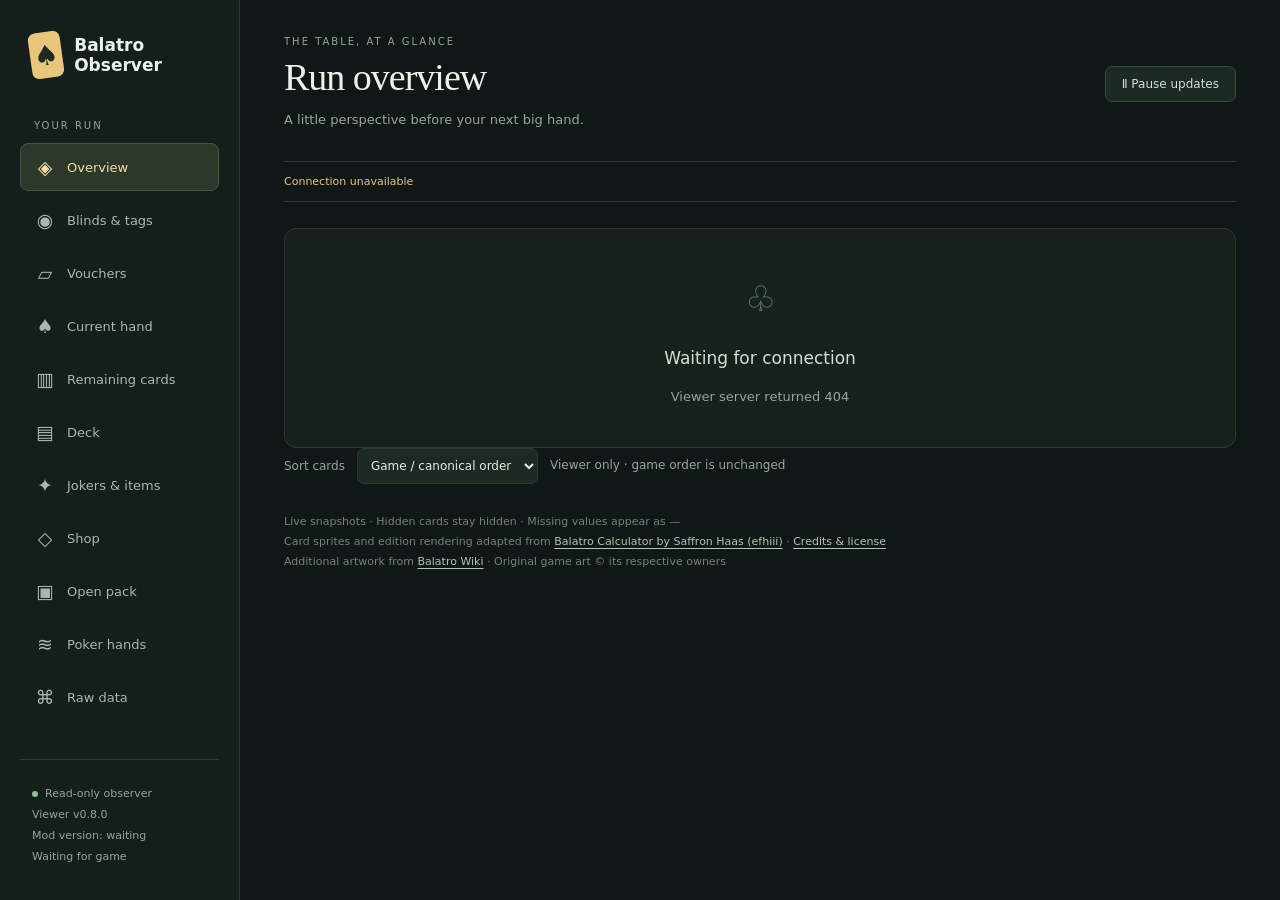
==== commit 71a9d65a: "feat: run Windows viewer without Node.js in v0.8.0" ====
--- a/observer.html
+++ b/observer.html
@@ -2,8 +2,8 @@
 <html lang="en">
 <head>
 <meta charset="utf-8"><meta name="viewport" content="width=device-width,initial-scale=1">
-<title>Balatro Observer</title>
-<meta name="observer-version" content="0.7.5">
+<title>Balatro Observer v0.8.0</title>
+<meta name="observer-version" content="0.8.0">
 <style>
 :root{color-scheme:dark;font-family:Inter,Segoe UI,system-ui,sans-serif;background:#101716;color:#edf1e9;--muted:#93a69b;--line:#2b3932;--gold:#e8c67c}
 *{box-sizing:border-box}body{margin:0}button,input,select{font:inherit}button{cursor:pointer}button:focus-visible,summary:focus-visible{outline:2px solid var(--gold);outline-offset:4px}
@@ -72,7 +72,7 @@
 <body>
 <aside class="sidebar"><div class="brand"><span class="logo">♠</span><div><strong>Balatro Observer</strong></div></div>
 <div class="nav-label">Your run</div><nav aria-label="Observer sections" id="nav"></nav>
-<div class="sidebar-foot"><span class="dot"></span>Read-only observer<br><span id="viewer-version">Viewer v0.7.5</span><br><span id="mod-version">Mod: waiting for snapshot</span><br><span id="version-note"></span></div></aside>
+<div class="sidebar-foot"><span class="dot"></span>Read-only observer<br><span id="viewer-version">Viewer v0.8.0</span><br><span id="mod-version">Mod: waiting for snapshot</span><br><span id="version-note"></span></div></aside>
 <main><header><div><div class="eyebrow">The table, at a glance</div><h1 id="title">Run overview</h1><p id="description"></p></div><button id="pause">Ⅱ Pause updates</button></header>
 <div class="statusbar"><span id="status" role="status">Connecting to observer…</span><span id="meta" class="meta"></span></div>
 <div id="waiting" class="panel"><div class="empty"><span class="empty-icon">♧</span><strong id="waiting-title">Waiting for the table</strong><span id="waiting-text">Your run will appear here when the observer sends a fresh snapshot.</span></div></div>
